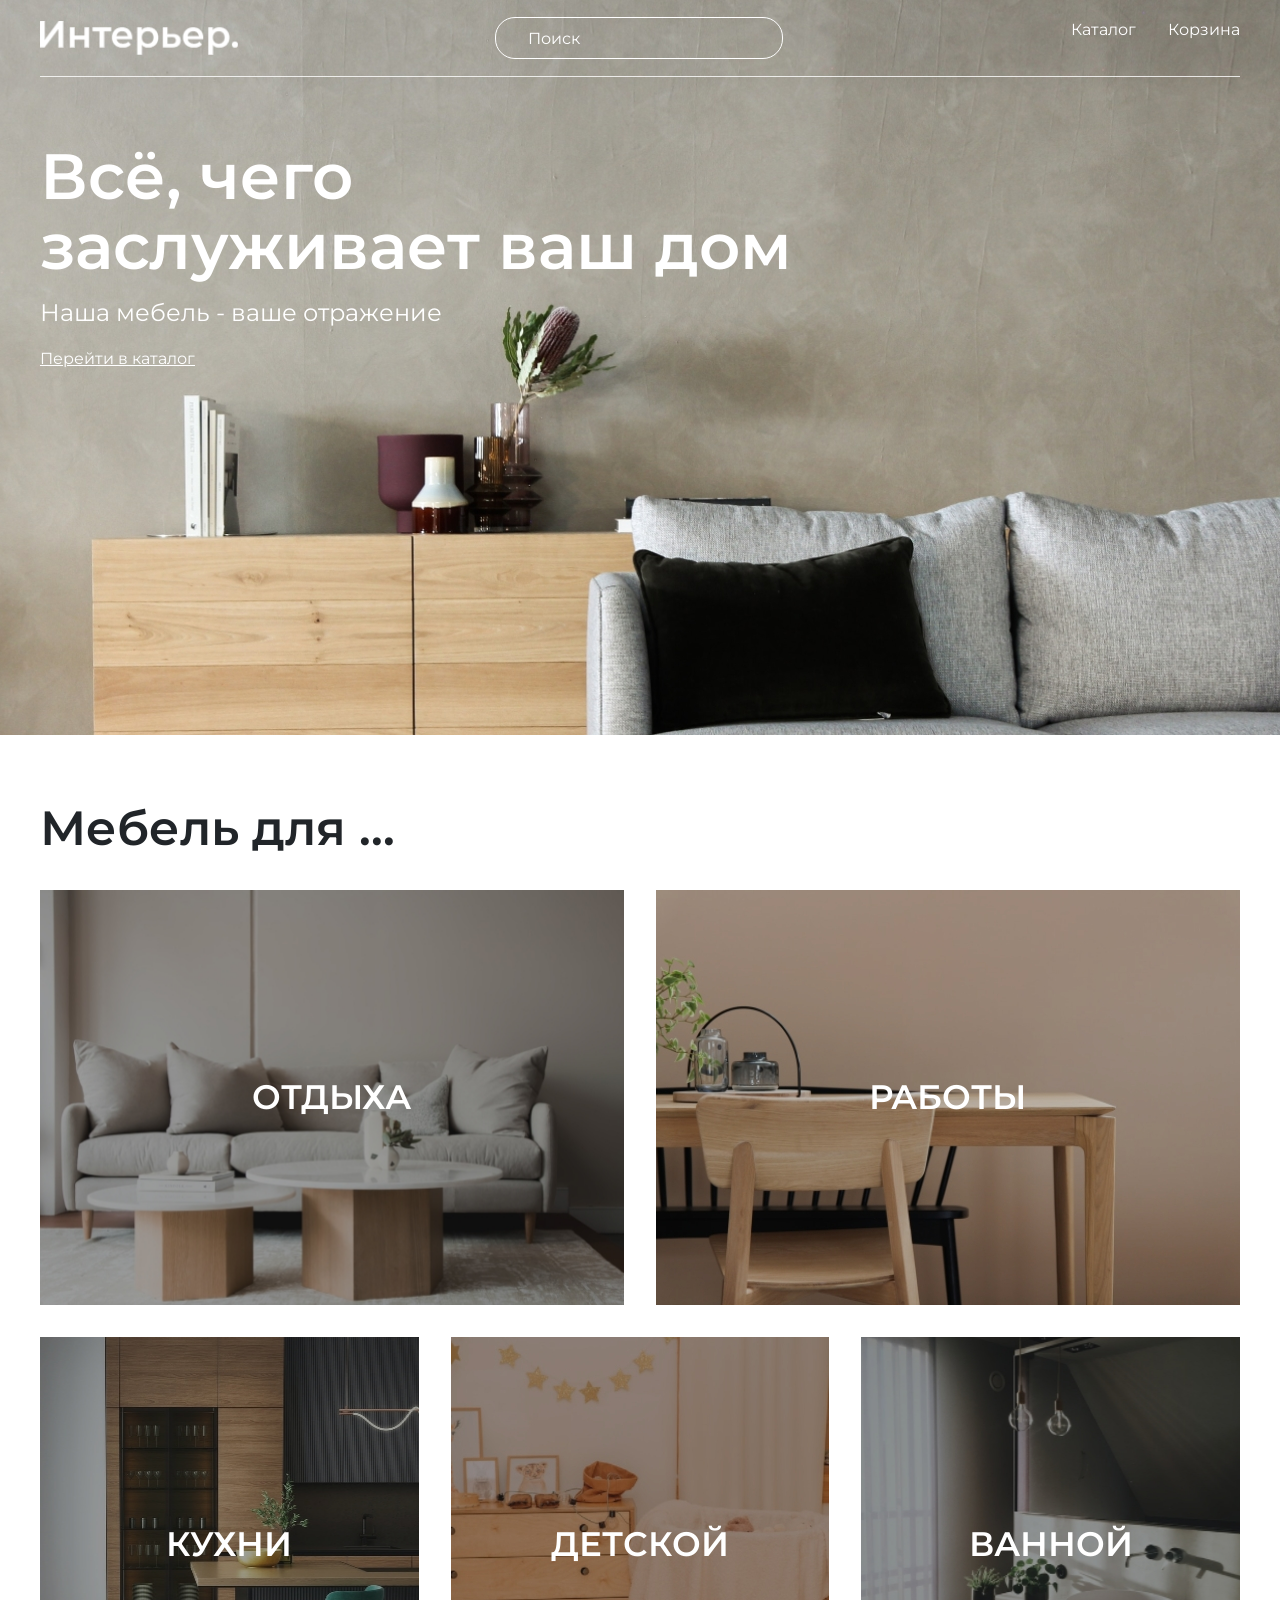
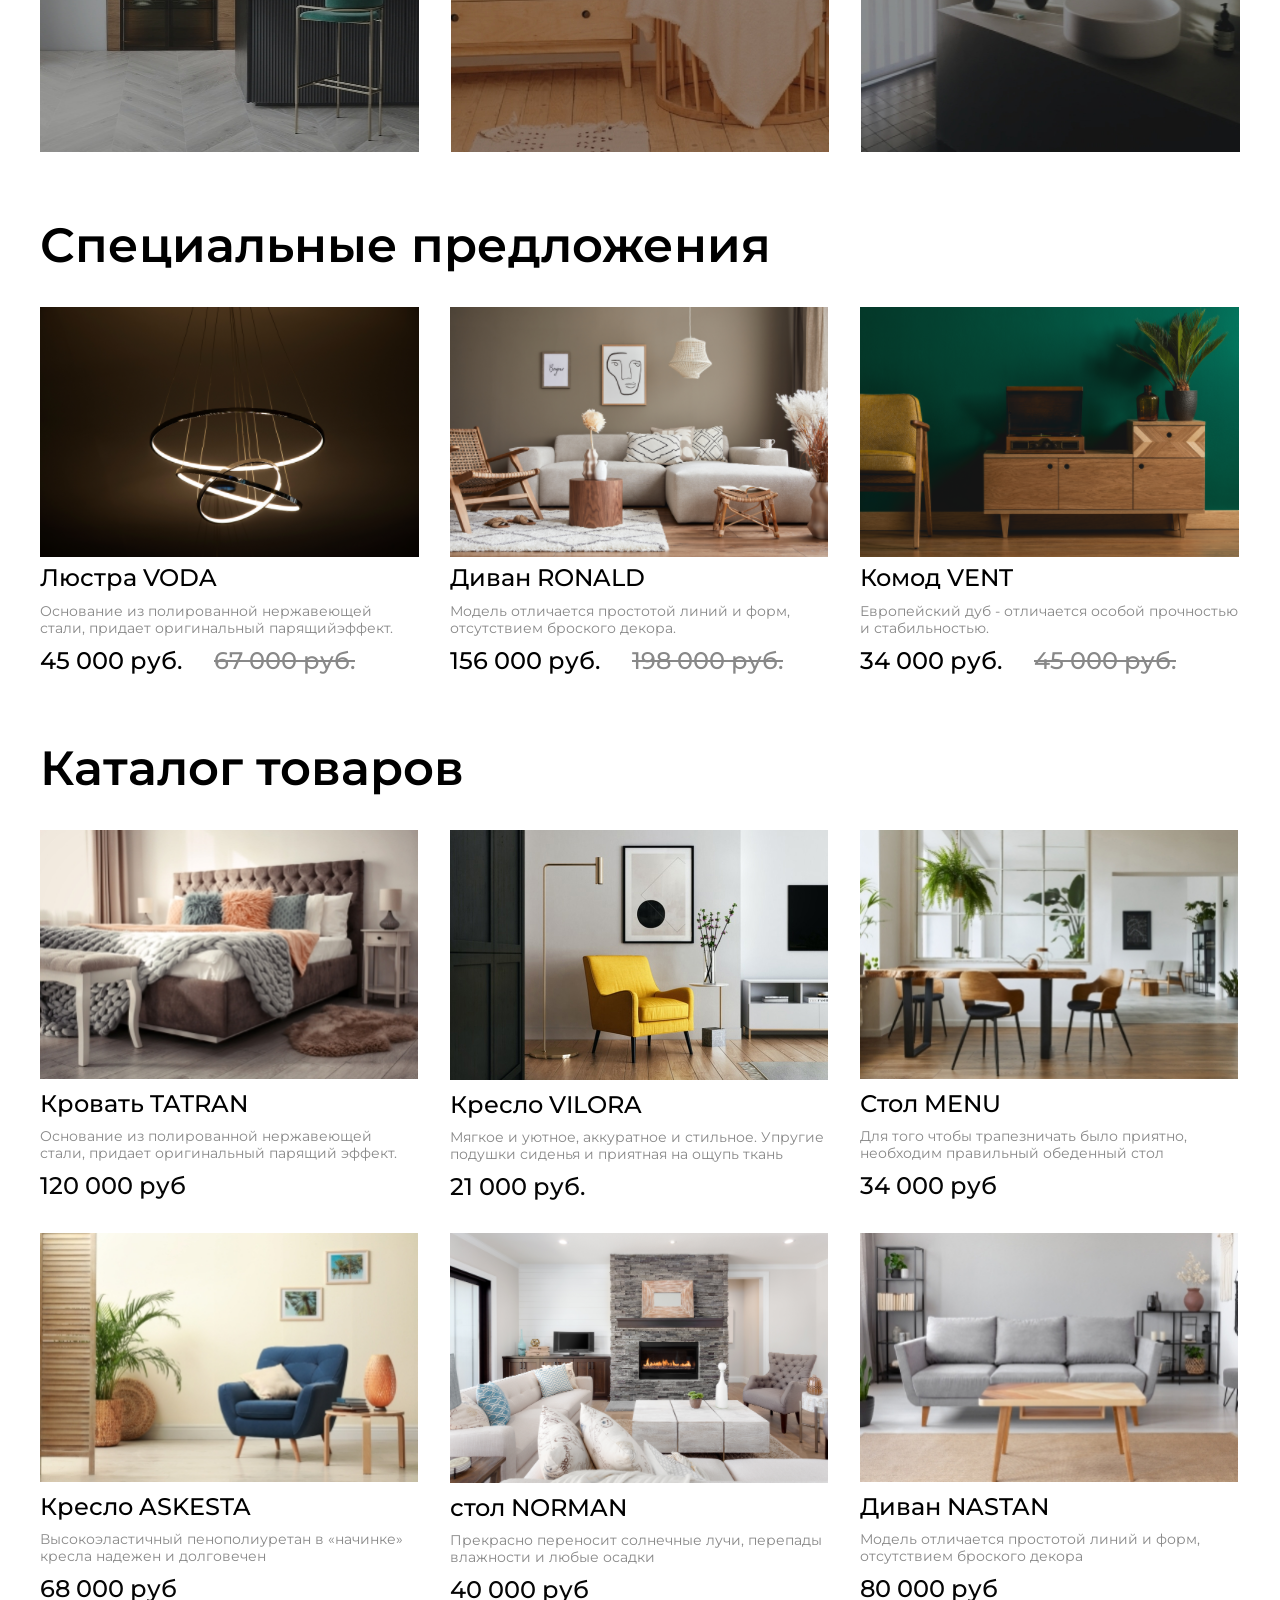
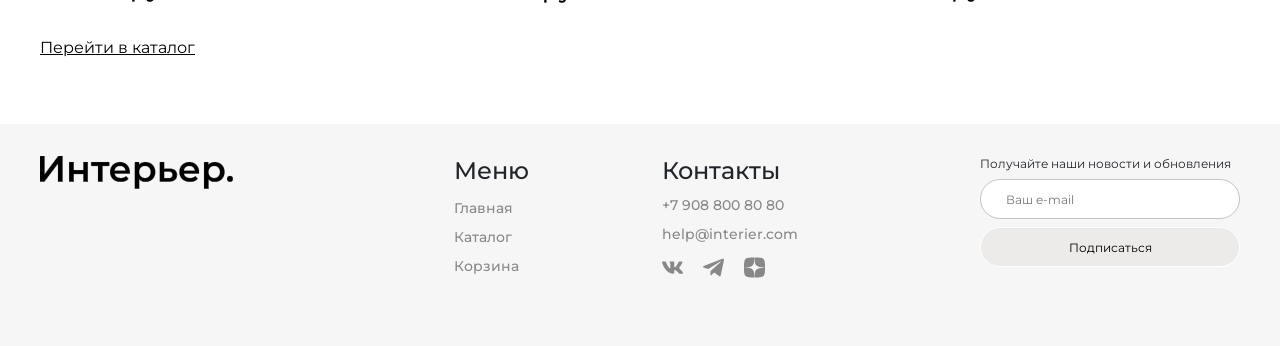
==== index.html @ 01473eeb "first commit" ====
<!DOCTYPE html>
<html lang="en">

<head>
    <meta charset="UTF-8">
    <meta http-equiv="X-UA-Compatible" content="IE=edge">
    <meta name="viewport" content="width=device-width, initial-scale=1.0">
    <link href="https://cdn.jsdelivr.net/npm/bootstrap@5.3.3/dist/css/bootstrap.min.css" rel="stylesheet">
    <link href="https://getbootstrap.com/docs/5.3/assets/css/docs.css" rel="stylesheet">
    <title>Document</title>
    <script src="https://cdn.jsdelivr.net/npm/bootstrap@5.3.3/dist/js/bootstrap.bundle.min.js"></script>
    <link rel="preconnect" href="https://fonts.googleapis.com">
    <link rel="preconnect" href="https://fonts.gstatic.com" crossorigin>
    <link href="https://fonts.googleapis.com/css2?family=Montserrat:ital,wght@0,100..900;1,100..900&display=swap"
        rel="stylesheet">
    <link rel="stylesheet" href="style.css">
</head>

<body>
    <div class="top center">
        <header class="top__header">
            <a class="top__header-logo" href="index.html"><img class="top__header-img" src="./img/Интерьер..png"
                    alt="logo"></a>
            <input class="top__header-enter" type="text" name="username" placeholder="Поиск">
            <nav>
                <ul class="top__header-list">
                    <li><a class="top__header-item" href="catalog.html">Каталог</a></li>
                    <li><a class="top__header-item" href="#show-form">Корзина</a></li>
                </ul>
            </nav>
            <div id="show-form" class="korzina__contents">
                <div class="korzina__items ">
                    <div class="korzina__lefts">
                        <img class="korzina__imgs" src="img/menu.jpeg" alt="menu">
                        <div class="korzina__infs">
                            <h4 class="korzina__container-beds">Стол MENU</h4>
                            <p class="korzina__container-budjets">34 000 руб</p>
                            <div class="korzina__link-boxs">
                                <a class="korzina__links" href="#">Избранные</a>
                                <a class="korzina__links" href="#">Удалить</a>
                            </div>
                        </div>
                    </div>
                    <input class="korzina__numbers" type="number" value="1" min="1">
                </div>
                <div class="korzina__items korzina__padding">
                    <div class="korzina__lefts">
                        <img class="korzina__imgs" src="img/nastan.jpeg" alt="nastan">
                        <div class="korzina__infs">
                            <h4 class="korzina__container-beds">Диван NASTAN</h4>
                            <p class=" korzina__container-budjets">80 000 руб</p>
                            <div class="korzina__link-boxs">
                                <a class="korzina__links" href="#">Избранные</a>
                                <a class="korzina__links" href="#">Удалить</a>
                            </div>
                        </div>
                    </div>
                    <input class="korzina__numbers" type="number" value="1" min="1">
                </div>
                <div class="korzina__itog korzina__itogs">
                    <p>Итого: 114 000 руб.</p>
                    <a class="korzina__buttons korzina__buttons-form" href="korzina.html">Оформить заказ</a>
                </div>
            </div>
            <div class="top__header-mobile">
                <a href=""><svg width="15.366211" height="15.360107" viewBox="0 0 15.3662 15.3601" fill="none"
                        xmlns="http://www.w3.org/2000/svg" xmlns:xlink="http://www.w3.org/1999/xlink">
                        <desc>
                        </desc>
                        <defs />
                        <path id="Vector"
                            d="M11.53 10.41C12.52 9.14 12.99 7.54 12.84 5.93C12.68 4.33 11.93 2.84 10.72 1.78C9.51 0.71 7.94 0.15 6.33 0.2C4.72 0.25 3.19 0.91 2.05 2.05C0.91 3.19 0.25 4.72 0.2 6.33C0.15 7.94 0.71 9.51 1.78 10.72C2.85 11.93 4.33 12.68 5.94 12.83C7.54 12.99 9.14 12.52 10.42 11.53L10.45 11.56L13.81 14.92C13.88 15 13.97 15.05 14.07 15.09C14.16 15.13 14.27 15.16 14.37 15.16C14.47 15.16 14.58 15.13 14.67 15.09C14.77 15.05 14.86 15 14.93 14.92C15 14.85 15.06 14.76 15.1 14.67C15.14 14.57 15.16 14.47 15.16 14.36C15.16 14.26 15.14 14.16 15.1 14.06C15.06 13.96 15 13.88 14.93 13.8L11.57 10.44C11.56 10.43 11.55 10.42 11.53 10.41ZM9.89 3.17C10.34 3.61 10.69 4.13 10.94 4.71C11.18 5.29 11.31 5.91 11.31 6.53C11.31 7.16 11.19 7.78 10.95 8.36C10.71 8.94 10.36 9.47 9.92 9.91C9.47 10.36 8.95 10.71 8.37 10.95C7.79 11.18 7.17 11.31 6.54 11.3C5.91 11.3 5.29 11.17 4.72 10.93C4.14 10.69 3.61 10.33 3.17 9.88C2.29 8.99 1.8 7.79 1.81 6.53C1.81 5.28 2.31 4.08 3.2 3.19C4.09 2.31 5.29 1.81 6.54 1.8C7.79 1.8 9 2.29 9.89 3.17Z"
                            fill="#FFFFFF" fill-opacity="1.000000" fill-rule="evenodd" />
                    </svg>
                </a>
                <a href="catalog.html"><svg width="19.199463" height="19.199951" viewBox="0 0 19.1995 19.2" fill="none"
                        xmlns="http://www.w3.org/2000/svg" xmlns:xlink="http://www.w3.org/1999/xlink">
                        <desc>
                        </desc>
                        <defs />
                        <rect width="4.571429" height="4.571429" fill="#FFFFFF" fill-opacity="1.000000" />
                        <rect y="7.314209" width="4.571429" height="4.571429" fill="#FFFFFF" fill-opacity="1.000000" />
                        <rect y="14.628540" width="4.571429" height="4.571428" fill="#FFFFFF" fill-opacity="1.000000" />
                        <rect x="7.313477" y="7.314209" width="4.571429" height="4.571429" fill="#FFFFFF"
                            fill-opacity="1.000000" />
                        <rect x="7.313477" y="14.628540" width="4.571429" height="4.571428" fill="#FFFFFF"
                            fill-opacity="1.000000" />
                        <rect x="7.313477" width="4.571429" height="4.571429" fill="#FFFFFF" fill-opacity="1.000000" />
                        <rect x="14.627930" y="7.314209" width="4.571428" height="4.571429" fill="#FFFFFF"
                            fill-opacity="1.000000" />
                        <rect x="14.627930" y="14.628540" width="4.571428" height="4.571428" fill="#FFFFFF"
                            fill-opacity="1.000000" />
                        <rect x="14.627930" width="4.571428" height="4.571429" fill="#FFFFFF" fill-opacity="1.000000" />
                    </svg>
                </a>

                <a href="korzina.html"><svg width="18.717285" height="16.666626" viewBox="0 0 18.7173 16.6666"
                        fill="none" xmlns="http://www.w3.org/2000/svg" xmlns:xlink="http://www.w3.org/1999/xlink">
                        <desc>
                            Created with Pixso.
                        </desc>
                        <defs />
                        <path
                            d="M11.45 16.66C12.01 16.66 12.54 16.44 12.93 16.05C13.32 15.66 13.54 15.13 13.54 14.58C13.54 14.03 13.32 13.5 12.93 13.11C12.54 12.71 12.01 12.5 11.45 12.5C10.9 12.5 10.37 12.71 9.98 13.11C9.59 13.5 9.37 14.03 9.37 14.58C9.37 15.13 9.59 15.66 9.98 16.05C10.37 16.44 10.9 16.66 11.45 16.66ZM4.16 16.66C4.71 16.66 5.24 16.44 5.63 16.05C6.03 15.66 6.24 15.13 6.24 14.58C6.24 14.03 6.03 13.5 5.63 13.11C5.24 12.71 4.71 12.5 4.16 12.5C3.61 12.5 3.08 12.71 2.69 13.11C2.3 13.5 2.08 14.03 2.08 14.58C2.08 15.13 2.3 15.66 2.69 16.05C3.08 16.44 3.61 16.66 4.16 16.66ZM17.74 2C18 1.99 18.25 1.88 18.43 1.69C18.61 1.51 18.71 1.26 18.71 1C18.71 0.74 18.61 0.49 18.43 0.3C18.25 0.11 18 0 17.74 0L16.54 0C15.6 0 14.79 0.65 14.59 1.56L13.28 7.44C13.08 8.36 12.27 9.01 11.33 9.01L3.5 9.01L2 3L11.73 3C11.99 2.99 12.23 2.88 12.41 2.69C12.59 2.5 12.69 2.26 12.69 2C12.69 1.74 12.59 1.49 12.41 1.31C12.23 1.12 11.99 1.01 11.73 1L2 1C1.69 1 1.39 1.07 1.12 1.2C0.85 1.33 0.61 1.53 0.42 1.77C0.23 2.01 0.1 2.29 0.04 2.58C-0.02 2.88 -0.02 3.19 0.06 3.49L1.56 9.5C1.67 9.93 1.92 10.31 2.27 10.59C2.62 10.86 3.05 11.01 3.5 11.01L11.33 11.01C12.24 11.01 13.12 10.7 13.83 10.13C14.54 9.56 15.04 8.77 15.24 7.88L16.54 2L17.74 2Z"
                            fill="#FFFFFF" fill-opacity="1.000000" fill-rule="nonzero" />
                    </svg>
                </a>
            </div>
        </header>
        <section class="top__content">
            <h1 class="top__content-title">Всё, чего<br> заслуживает ваш дом</h1>
            <p class="top__content-text">Наша мебель - ваше отражение</p>
            <a class="top__content-link" href="catalog.html">Перейти в каталог</a>
        </section>
    </div>
    <section class="furniture center">
        <h2 class="furniture-mebel">Мебель для ...</h2>
        <div class="furniture__product">
            <div class="furniture__product-item furniture__product-big furniture__product-1 ">ОТДЫХА</div>
            <div class="furniture__product-item furniture__product-big furniture__product-2 ">РАБОТЫ</div>
            <div class="furniture__product-item furniture__product-min furniture__product-3 ">КУХНИ</div>
            <div class="furniture__product-item furniture__product-min furniture__product-4 ">ДЕТСКОЙ</div>
            <div class="furniture__product-item furniture__product-min furniture__product-5 ">ВАННОЙ</div>
        </div>
    </section>
    <section class="specialoffers center">
        <h2 class="specialoffers-spec">Специальные предложения</h2>
        <div class="specialoffers__content">
            <div class="specialoffers__product">
                <div class="specialoffers__product-cart">
                    <img class="specialoffers__product-img" src="./img/voda.png" alt="voda">
                    <div class="specialoffers__product-icons">
                        <a href="#" class="specialoffers__product-icon"><img src="img/shopping-bag-line1.svg"
                                alt="heart"></a>
                        <a href="#" class="specialoffers__product-icon"><img src="img/basic_heart_outline.svg"
                                alt="block"></a>
                    </div>
                    <a href="catalog.html" class="specialoffers__product-title">Люстра VODA</a>
                    <p class="specialoffers__product-text">Основание из полированной нержавеющей стали, придает
                        оригинальный парящийэффект.</p>
                </div>
                <div class="specialoffers__product-box">
                    <span class="specialoffers__product-boxrub">45 000 руб.</span>
                    <span class="specialoffers__product-boxprice">67 000 руб.</span>
                </div>
            </div>
            <div class="specialoffers__product">
                <div class="">
                    <img class="specialoffers__product-img" src="./img/ronald.png" alt="ronald">    
                    <div class="specialoffers__product-icons">
                        <a href="#" class="specialoffers__product-icon"><img src="img/shopping-bag-line1.svg"
                                alt="heart"></a>
                        <a href="#" class="specialoffers__product-icon"><img src="img/basic_heart_outline.svg"
                                alt="block"></a>
                    </div>
                    <a href="catalog.html" class="specialoffers__product-title">Диван RONALD</a>
                    <p class="specialoffers__product-text">Модель отличается простотой линий и форм, отсутствием
                        броского
                        декора.</p>
                        
                </div>
                <div class="specialoffers__product-box">
                    <span class="specialoffers__product-boxrub">156 000 руб.</span>
                    <span class="specialoffers__product-boxprice">198 000 руб.</span>
                </div>
            </div>
            <div class="specialoffers__product">
                <div class="">
                    <img class="specialoffers__product-img" src="./img/vent.png" alt="vent"><a href="catalog.html"
                        class="specialoffers__product-title">Комод VENT</a>
                        <div class="specialoffers__product-icons">
                        <a href="#" class="specialoffers__product-icon"><img src="img/shopping-bag-line1.svg"
                                alt="heart"></a>
                        <a href="#" class="specialoffers__product-icon"><img src="img/basic_heart_outline.svg"
                                alt="block"></a>
                    </div>
                    <p class="specialoffers__product-text">Европейский дуб - отличается особой прочностью и
                        стабильностью.
                    </p>
                </div>
                <div class="specialoffers__product-box">
                    <span class="specialoffers__product-boxrub">34 000 руб.</span>
                    <span class="specialoffers__product-boxprice">45 000 руб.</span>
                </div>
            </div>
        </div>
    </section>
    <div class="cart center">
        <h2 class="cart__catalog">Каталог товаров</h2>
        <div class="cart__container">
            <article class="cart__container-product">
                <img class="cart__container-img" src="img/tatran.jpeg" alt="tatran">
                <h3 class="cart__container-bed">Кровать TATRAN</h3>
                <p class="cart__container-text">Основание из полированной нержавеющей стали, придает оригинальный
                    парящий
                    эффект.</p>
                <p class="cart__container-budjet">120 000 руб</p>
            </article>
            <article class="cart__container-product">
                <img class="cart__container-img" src="./images/product1.jpg" alt="Желтое кресло">
                <h3 class="cart__container-bed">Кресло VILORA</h3>
                <p class="cart__container-text">Мягкое и уютное, аккуратное и стильное. Упругие подушки сиденья и
                    приятная
                    на ощупь ткань</p>
                <p class="cart__container-budjet">21 000 руб.</p>
            </article>
            <article class="cart__container-product">
                <img class="cart__container-img" src="img/menu.jpeg" alt="menu">
                <h3 class="cart__container-bed">Стол MENU</h3>
                <p class="cart__container-text">Для того чтобы трапезничать было приятно, необходим правильный
                    обеденный стол</p>
                <p class="cart__container-budjet">34 000 руб</p>
            </article>
            <article class="cart__container-product">
                <img class="cart__container-img" src="img/askesta.jpeg" alt="menu">
                <h3 class="cart__container-bed">Кресло ASKESTA</h3>
                <p class="cart__container-text">Высокоэластичный пенополиуретан в «начинке» кресла надежен и
                    долговечен</p>
                <p class="cart__container-budjet">68 000 руб</p>
            </article>
            <article class="cart__container-product">
                <img class="cart__container-img" src="img/norman.png" alt="norman">
                <h3 class="cart__container-bed">стол NORMAN</h3>
                <p class="cart__container-text">Прекрасно переносит солнечные лучи, перепады влажности и любые осадки
                </p>
                <p class="cart__container-budjet">40 000 руб</p>
            </article>
            <article class="cart__container-product">
                <img class="cart__container-img" src="img/nastan.jpeg" alt="nastan">
                <h3 class="cart__container-bed">Диван NASTAN</h3>
                <p class="cart__container-text">Модель отличается простотой линий и форм, отсутствием броского декора
                </p>
                <p class="cart__container-budjet">80 000 руб</p>
            </article>
        </div>
        <div>
            <a class="cart__link-catalog" href="catalog.html">Перейти в каталог</a>
        </div>
    </div>
    <footer class="footer center">
        <img class="footer__logo" src="./img/Интерьер.footer.png" alt="Логотип">
        <div class="footer__content">
            <div class="footer__info">
                <div class="footer__menu">
                    <h4 class="footer__menu-title">Меню</h4>
                    <ul class="footer__menu-list">
                        <li class="footer__menu-item"> <a class="footer__menu-item" href="index.html">Главная </a> </li>
                        <li class="footer__menu-item"> <a class="footer__menu-item" href="catalog.html">Каталог </a>
                        </li>
                        <li class="footer__menu-item"> <a class="footer__menu-item" href="korzina.html">Корзина </a>
                        </li>
                    </ul>
                </div>

                <div class="footer__contacts">
                    <h4 class="footer__contacts-title">Контакты</h4>
                    <a href="index.html" class="footer__contacts-link">+7 908 800 80 80</a>
                    <a href="mailto:help@interier.com" class="footer__contacts-link">help@interier.com</a>
                    <div class="footer__social-icons">
                        <a class="footer__social-link" href="index.html"><img class="footer__social-icon" alt="vk"
                                src="images/vk.svg"></a>
                        <a class="footer__social-link" href="catalog.html"><img class="footer__social-icon" alt="tg"
                                src="images/telegram.svg"></a>
                        <a class="footer__social-link" href="korzina.html"><Img class="footer__social-icon" alt="dzen"
                                src="images/dzen.svg"></a>
                    </div>
                </div>
            </div>
            <form class="footer__form">
                <p class="footer__infa-text">Получайте наши новости и обновления</p>
                <input class="footer__mail-input" type="email" placeholder="Ваш e-mail">
                <button class="footer__button">Подписаться</button>
            </form>
        </div>
    </footer>
</body>

</html>
---- style.css ----
* {
  margin: 0%;
  padding: 0%;
  box-sizing: border-box;
}

p {
  margin-bottom: 0%;
}

.h1, .h2, .h3, .h4, .h5, .h6, h1, h2, h3, h4, h5, h6 {
  margin-bottom: 0%;
}

body {
  font-family: "Montserrat", serif;
  height: 100vh;
  font-size: 16px;
}

.button {
  border: 1px solid #000;
  border-radius: 20px;
  min-height: 40px;
  font: inherit;
  padding: 10px 23px;
  cursor: pointer;
  border: 1px solid rgb(4, 4, 4);
  background: #fff;
}

.center {
  padding-left: calc(50% - 600px);
  padding-right: calc(50% - 600px);
}

.container {
  padding-top: 40px;
  padding-bottom: 32px;
  display: flex;
  justify-content: flex-end;
}

input[type=radio] {
  display: none;
}

input[type=radio] + label {
  position: relative;
  padding-left: 25px;
  cursor: pointer;
}

input[type=radio] + label::before {
  content: "";
  position: absolute;
  left: 0;
  top: 50%;
  transform: translateY(-50%);
  width: 15px;
  height: 15px;
  border: 1.35px solid rgb(136, 136, 136);
  border-radius: 50%;
}

input[type=checkbox] {
  display: none;
}

input[type=checkbox] + label {
  position: relative;
  padding-left: 25px;
  cursor: pointer;
}

input[type=checkbox] + label::before {
  content: "";
  position: absolute;
  left: 0;
  top: 50%;
  transform: translateY(-50%);
  width: 15px;
  height: 15px;
  border-radius: 3px;
  outline: none;
  border: 1.34px solid rgb(136, 136, 136);
}

input[type=range] {
  width: 200px;
  -webkit-appearance: none;
  -moz-appearance: none;
  appearance: none;
}

input[type=range]::-webkit-slider-runnable-track {
  border-radius: 10px/100%;
  height: 0px;
  border: 1.3px solid #000;
  background-color: #000000;
}

input[type=range]::-webkit-slider-thumb {
  width: 8px;
  height: 8px;
  background: #000000;
  border: 1px solid #000000;
  border-radius: 50%;
  cursor: pointer;
  -webkit-appearance: none;
  margin-top: -4px;
}

input[type=range]::-moz-range-track {
  border-radius: 10px/100%;
  height: 5px;
  border: 1px solid #000;
  background-color: #fff;
}

input[type=range]::-moz-range-thumb {
  background: #ecf0f1;
  border: 1px solid #000;
  border-radius: 10px/100%;
  cursor: pointer;
}

.top {
  height: 735px;
  background-image: url(img/Rectangle\ 15.jpeg);
  background-repeat: no-repeat;
  background-size: cover;
  background-position: center;
}

.top__header {
  height: 77px;
  display: flex;
  flex-wrap: wrap;
  justify-content: space-between;
  align-items: center;
  background-color: transparent;
  border-bottom: 0.5px solid rgba(255, 255, 255, 0.8);
}

.top__header-img {
  width: 198px;
  color: rgb(250, 250, 250);
  font-size: 36px;
  font-weight: 600;
  line-height: 44px;
  text-align: left;
}

.top__header-enter {
  padding: 8px;
  border: 1px solid #ffffff;
  border-radius: 20px;
  font: inherit;
  width: 288px;
  height: 42px;
  color: rgb(255, 255, 255);
  font-size: 16px;
  font-weight: 400;
  line-height: 20px;
  text-align: left;
  background-color: transparent;
  flex: none;
  flex-grow: 0;
  outline: none;
  box-sizing: border-box;
  padding-left: 32px;
}

.top__header-enter:focus {
  transition: all 0.4s;
  border: 3px solid black;
}

.top__header-enter::-moz-placeholder {
  color: rgb(255, 255, 255);
}

.top__header-enter::placeholder {
  color: rgb(255, 255, 255);
}

.top__header-list {
  list-style-type: none;
  display: flex;
  flex-direction: row;
  justify-content: flex-start;
  align-items: flex-start;
  gap: 32px;
}

.korzina__contents {
  padding-left: 48px;
  padding-right: 48px;
  padding-bottom: 40px;
  padding-top: 40px;
  background-color: #ffffff;
  display: flex;
  justify-content: space-between;
  align-items: flex-start;
}

.korzina__items {
  display: flex;
  justify-content: space-between;
  align-items: flex-start;
}

.korzina__padding {
  padding-top: 24px;
}

.korzina__lefts {
  display: flex;
  gap: 32px;
}

.korzina__imgs {
  width: 144px;
  height: 144px;
}

.korzina__infs {
  display: flex;
  flex-direction: column;
  gap: 14px;
}

.korzina__container-beds {
  font-weight: 500;
  font-size: 24px;
  line-height: 29px;
  color: #000000;
}

.korzina__container-budjets {
  font-weight: 500;
  font-size: 16px;
  line-height: 20px;
  color: #050505;
}

.korzina__link-boxs {
  display: flex;
  justify-content: flex-start;
  align-items: flex-start;
  gap: 30px;
  padding-top: 54px;
}

.korzina__links {
  color: #000;
  font-size: 14px;
  font-weight: 400;
  line-height: 210%;
  text-align: center;
  text-decoration-line: underline;
}

.korzina__numbers {
  width: 71px;
  height: 51px;
  border-radius: 6px;
  background: rgb(247, 246, 246);
  box-sizing: border-box;
  color: rgb(0, 0, 0);
  font-size: 14px;
  font-family: Poppins;
  font-weight: 600;
  line-height: 210%;
  padding-left: 20px;
  background: rgb(247, 246, 246);
  outline: none;
  border: none;
}

.catalog__header-mobile {
  display: none;
}

.header__mobile {
  display: none;
}

.top__header-mobile {
  display: none;
}

.top__header-item {
  color: rgb(255, 255, 255);
  display: inline-block;
  text-decoration: none;
  transition: all 1s;
}

.top__header-item:hover {
  text-decoration: underline;
  color: #161616;
}

.top__content {
  font-style: normal;
  flex-wrap: wrap;
  display: flex;
  flex-direction: column;
}

.top__content-title {
  color: rgb(255, 255, 255);
  font-size: 64px;
  font-weight: 600;
  line-height: 70px;
  letter-spacing: 0%;
  text-align: left;
  padding-top: 64px;
  padding-bottom: 16px;
}

.top__content-text {
  font-style: normal;
  font-weight: normal;
  line-height: 32px;
  font-size: 24px;
  color: #ffffff;
}

.top__content-link {
  color: rgb(255, 255, 255);
  font-size: 16px;
  font-weight: 400;
  line-height: 60px;
  letter-spacing: 0%;
  text-align: left;
  text-decoration-line: underline;
  transition: all 1s;
  width: 160px;
}

.top__content-link:hover {
  color: rgb(136, 136, 136);
  transition: all 1s;
}

.furniture-mebel {
  font-weight: 600;
  font-size: 48px;
  line-height: 59px;
}

.furniture__product {
  display: grid;
  gap: 32px;
  grid-template-columns: repeat(12, 1fr);
}

.furniture__product-item {
  height: 415px;
  grid-column: span 4;
  color: rgb(255, 255, 255);
  font-size: 34px;
  font-weight: 600;
  line-height: 41px;
  display: flex;
  justify-content: center;
  align-items: center;
  background-size: cover;
}

.furniture__product-big {
  grid-column: span 6;
}

.furniture__product-1 {
  background-image: url(img/otdux.jpeg);
}

.furniture__product-2 {
  background-image: url(img/rabota.jpeg);
}

.furniture__product-3 {
  background-image: url(img/kuxnya.jpeg);
}

.furniture__product-4 {
  background-image: url(img/detskaya.jpeg);
}

.furniture__product-5 {
  background-image: url(img/vanna.jpeg);
}

.specialoffers-spec,
.furniture-mebel,
.cart__catalog {
  padding-bottom: 32px;
  padding-top: 64px;
}

.specialoffers-spec {
  display: flex;
  flex-direction: row;
  align-items: center;
  color: rgb(0, 0, 0);
  font-size: 48px;
  font-weight: 600;
  line-height: 59px;
  letter-spacing: 0%;
  text-align: left;
  gap: 32px;
}

.specialoffers__content,
.header__container {
  display: flex;
  flex-wrap: wrap;
  -moz-column-gap: 32px;
       column-gap: 32px;
  row-gap: 38px;
}

.specialoffers__product {
  position: relative;
  display: inline-block;
  width: 378px;
}

.specialoffers__product:hover .specialoffers__product-icons {
  opacity: 1;
}

.specialoffers__product-cart {
  position: relative;
  display: inline-block;
}

.specialoffers__product-cart:hover .specialoffers__product-icons {
  opacity: 1;
}

.specialoffers__product-img {
  color: rgb(0, 0, 0);
  font-size: 24px;
  font-weight: 500;
  line-height: 29px;
  letter-spacing: 0%;
  text-align: left;
  padding-bottom: 6px;
  text-decoration: none;
}

.specialoffers__product-icon img {
  transition: transform 0.3s ease;
}

.specialoffers__product-icon:hover img {
  transform: scale(1.2);
}

.specialoffers__product-icons {
  display: flex;
  position: absolute;
  top: 10px;
  right: 12px;
  gap: 20px;
  opacity: 0;
  transition: opacity 0.3s ease;
}

.specialoffers__product-icon:hover {
  filter: brightness(2);
}

.specialoffers__product-title {
  width: 177px;
  height: 29px;
  color: rgb(0, 0, 0);
  font-family: Montserrat;
  font-size: 24px;
  font-weight: 500;
  line-height: 29px;
  letter-spacing: 0%;
  text-align: left;
  text-decoration: none;
}

.specialoffers__product-title:hover {
  color: #afafaf;
}

.specialoffers__product-text {
  color: rgb(136, 136, 136);
  font-family: Montserrat;
  font-size: 14px;
  font-weight: 400;
  line-height: 17px;
  letter-spacing: 0%;
  margin-top: 10px;
  margin-bottom: 9px;
}

.specialoffers__product-box {
  display: flex;
  gap: 32px;
}

.specialoffers__product-boxrub {
  font-weight: 500;
  font-size: 24px;
  line-height: 29px;
  color: #000000;
}

.specialoffers__product-boxprice {
  text-decoration: line-through;
  color: #888888;
  font-weight: 500;
  font-size: 24px;
  line-height: 29px;
}

.characteristic {
  display: flex;
  justify-content: space-between;
  padding-top: 40px;
  padding-bottom: 36px;
}

.characteristic__definition {
  display: flex;
  height: 32px;
  gap: 10px;
}

.characteristic__definition-home {
  color: rgb(0, 0, 0);
  font-size: 16px;
  font-weight: 400;
  line-height: 32px;
  letter-spacing: 0%;
  text-align: left;
  text-decoration: none;
}

.characteristic__definition-fraction {
  color: rgb(0, 0, 0);
  font-size: 16px;
  font-weight: 400;
  line-height: 32px;
}

.characteristic__definition-cat {
  color: rgb(0, 0, 0);
  font-size: 16px;
  font-weight: 400;
  line-height: 32px;
  letter-spacing: 0%;
  text-align: left;
  text-decoration: none;
}

.characteristic__setting-arrow {
  appearance: none;
  -webkit-appearance: none;
  -moz-appearance: none;
  border: 1px solid rgb(196, 196, 196);
  border-radius: 20px;
  background-color: transparent;
  padding: 10px 23px;
  width: 227px;
  height: 40px;
  font-family: montserrat;
  font-size: 16px;
  color: rgb(0, 0, 0);
  outline: none;
  background-image: url("img.catalog/arrow.svg");
  background-repeat: no-repeat;
  background-position: right 22px center;
  box-shadow: 0 0 0 1px rgb(196, 196, 196);
  border: none;
}

.filtering__button-fil {
  display: flex;
  gap: 20px;
}

.filtering__button-wrapper {
  position: relative;
  width: 100%;
  display: flex;
  justify-content: flex-end;
}

.filtering-button {
  display: flex;
  font-family: montserrat;
  font-size: 16px;
  font-weight: 500;
  line-height: 20px;
  text-align: start;
  width: 182px;
  border-color: #C4C4C4;
  background-image: url("img.catalog/arrow.svg");
  background-repeat: no-repeat;
  background-position: right 22px center;
}

.filtering-form.show {
  display: block;
}

.filtering-form {
  position: absolute;
  top: calc(100% + 14px);
  display: flex;
  flex-direction: column;
  align-items: start;
  gap: 36px;
  background-color: #fff;
  box-shadow: 0px 4px 67px -12px rgba(0, 0, 0, 0.32);
  padding: 40px 48px;
  justify-content: flex-start;
  z-index: 1;
}

.filtering-form__content-wrapper {
  display: flex;
  flex-direction: column;
  flex-wrap: wrap;
  gap: 32px 65px;
  max-height: 548px;
  min-width: 540px;
}

.filtering-form__fieldset {
  display: flex;
  flex-direction: column;
  gap: 16px;
  padding: 0;
  border: none;
}

.filtering-form__fieldset--type {
  padding-right: 40px;
}

.filtering-form__legend {
  margin-bottom: 16px;
  color: rgb(5, 5, 5);
  font-family: Montserrat;
  font-size: 16px;
  font-weight: 500;
  line-height: 20px;
}

.filtering-form__button {
  align-self: flex-end;
  max-width: 190px;
  width: 100%;
  color: rgb(0, 0, 0);
  font-size: 16px;
  font-weight: 400;
  line-height: 20px;
}

.filtering-form__button:hover {
  background: #000;
  color: #fff;
  transition: all 1s;
}

.radio {
  display: flex;
  align-items: center;
  gap: 10px;
  color: rgb(0, 0, 0);
}

.radio_input {
  display: none;
}

.radio__label {
  display: flex;
  align-items: center;
  cursor: pointer;
  position: relative;
  padding-left: 30px;
  color: rgb(0, 0, 0);
  font-size: 14px;
  font-weight: 400;
  line-height: 17px;
}

.radio__label::before {
  content: "";
  width: 14px;
  height: 14px;
  border: 1px solid #888888;
  border-radius: 50px;
  position: absolute;
  left: 0;
  background-color: #fff;
}

.radio__input:checked + .radio__label::before {
  border-color: #000;
  background-image: url(img.catalog/Vector\ 1.svg);
  background-repeat: no-repeat;
  background-position: center;
}

.range {
  display: flex;
  flex-direction: column;
  gap: 14px;
}

.range__input {
  width: 190px;
  height: 10px;
  overflow: hidden;
  outline: none;
}

.range__input,
.range__input::-webkit-slider-runnable-track,
.range__input::-webkit-slider-thumb {
  -webkit-appearance: none;
  background: none;
}

.range__input::-webkit-slider-runnable-track {
  width: 200px;
  height: 1px;
  background: #000;
}

.range__input:nth-child(2)::-webkit-slider-runnable-track {
  background: none;
}

.range__input::-webkit-slider-thumb {
  position: relative;
  width: 8px;
  height: 8px;
  margin-top: -4px;
  background: #000;
  border: 1px solid #000;
  cursor: pointer;
  z-index: 1;
}

.range__input::-webkit-slider-thumb:active {
  cursor: grabbing;
}

.range__input:nth-child(1)::-webkit-slider-thumb {
  z-index: 2;
}

.range__slider {
  font-family: sans-serif;
  font-size: 14px;
  position: relative;
  height: 20px;
  width: 210px;
  display: inline-block;
  margin-top: -5px;
}

.range__slider input {
  position: absolute;
}

.range__label {
  color: rgb(0, 0, 0);
  font-size: 14px;
  font-weight: 400;
  line-height: 17px;
}

.color-options {
  display: flex;
  flex-wrap: wrap;
  max-width: 190px;
  gap: 14px;
}

.color-options__checkbox {
  width: 15px;
  height: 15px;
}

.checkbox {
  width: 15px;
  height: 15px;
  display: flex;
  align-items: center;
  gap: 10px;
  position: relative;
}

.checkbox__input {
  display: none;
}

.checkbox__label {
  display: flex;
  align-items: center;
  cursor: pointer;
  padding-left: 30px;
  font-size: 14px;
  white-space: nowrap;
}

.checkbox__label::before {
  content: "";
  display: inline-block;
  width: 14px;
  height: 14px;
  border: 1px solid #888888;
  position: absolute;
  left: 0;
  background-color: #fff;
}

.checkbox__input:checked + .checkbox__label::before {
  background-image: url(img.catalog/Vector\ 1.svg);
  background-repeat: no-repeat;
  background-position: center;
  border-color: #000;
}

.checkbox__label--white::before {
  background-color: #fff;
  border-color: #fff;
}

.checkbox__label--black::before {
  background-color: #000;
  border-color: #000;
}

.checkbox__label--gray::before {
  background-color: #737373;
  border-color: #737373;
}

.checkbox__label--red::before {
  background-color: #f00;
  border-color: #f00;
}

.checkbox__label--orange::before {
  background-color: #ff4500;
  border-color: #ff4500;
}

.checkbox__label--yellow::before {
  background-color: #ff0;
  border-color: #ff0;
}

.checkbox__label--green::before {
  background-color: #008000;
  border-color: #008000;
}

.checkbox__label--teal::before {
  background-color: #40e0d0;
  border-color: #40e0d0;
}

.checkbox__label--blue::before {
  background-color: #009fe3;
  border-color: #009fe3;
}

.checkbox__label--blues::before {
  background-color: #00f;
  border-color: #00f;
}

.checkbox__label--purple::before {
  background-color: #800080;
  border-color: #800080;
}

.checkbox__label--violet::before {
  background-color: #8a2be2;
  border-color: #8a2be2;
}

.checkbox__label--lavender::before {
  background-color: #d89aff;
  border-color: #d89aff;
}

.checkbox__label--pink::before {
  background-color: #ff1493;
  border-color: #ff1493;
}

.checkbox__input:checked + .checkbox__label--black::before,
.checkbox__input:checked + .checkbox__label--blue::before,
.checkbox__input:checked + .checkbox__label--purple::before {
  background-image: url(img.catalog/Vector\ 1.svg);
}

.checkbox__input:checked + .checkbox__label--white::before,
.checkbox__input:checked + .checkbox__label--gray::before,
.checkbox__input:checked + .checkbox__label--red::before,
.checkbox__input:checked + .checkbox__label--orange::before,
.checkbox__input:checked + .checkbox__label--yellow::before,
.checkbox__input:checked + .checkbox__label--green::before,
.checkbox__input:checked + .checkbox__label--teal::before,
.checkbox__input:checked + .checkbox__label--blue::before,
.checkbox__input:checked + .checkbox__label--blues::before,
.checkbox__input:checked + .checkbox__label--purple::before,
.checkbox__input:checked + .checkbox__label--violet::before,
.checkbox__input:checked + .checkbox__label--lavender::before,
.checkbox__input:checked + .checkbox__label--pink::before {
  background-image: url(img.catalog/Vector\ 1.svg);
  background-repeat: no-repeat;
  background-position: center;
  border-color: #000000;
}

.checkbox__input:checked + .checkbox__label--black::before {
  background-image: url(img.catalog/Vector\ 1.svg);
  background-repeat: no-repeat;
  background-position: center;
  border-color: #000000;
}

.characteristic__setting-popularity {
  width: 227px;
  height: 40px;
}

.characteristic__setting-select {
  appearance: none;
  -webkit-appearance: none;
  -moz-appearance: none;
  border: 1px solid rgb(196, 196, 196);
  border-radius: 20px;
  background-color: transparent;
  padding: 10px 23px;
  font-family: Montserrat;
  font-size: 16px;
  font-weight: 400;
  line-height: 20px;
  color: rgb(0, 0, 0);
  outline: none;
  background-image: url("img.catalog/arrow.svg");
  background-repeat: no-repeat;
  background-position: right 22px center;
  box-shadow: 0 0 0 1px rgb(196, 196, 196);
  border: none;
}

.characteristic__setting-popul {
  width: 148px;
  height: 20px;
  color: rgb(0, 0, 0);
  font-size: 16px;
  font-weight: 400;
  line-height: 20px;
  letter-spacing: 0%;
  text-align: left;
}

.characteristic__setting__popularity-arrow {
  width: 24px;
  height: 20px;
  border-radius: 15px;
}

.characteristic__setting__popularity-arrow:hover {
  background: #C4C4C4;
  transform: rotate(-180deg);
}

.cart {
  display: flex;
  flex-wrap: wrap;
}
.cart__container {
  display: flex;
  flex-wrap: wrap;
  -moz-column-gap: 32px;
       column-gap: 32px;
  row-gap: 32px;
  margin-bottom: 32px;
}
.cart__containers {
  row-gap: 48px;
}
.cart__container-many {
  display: flex;
  flex-wrap: wrap;
  gap: 32px;
}
.cart__container-price {
  text-decoration: line-through;
  color: #888888;
  font-weight: 500;
  font-size: 24px;
  line-height: 29px;
}
.cart__catalog {
  color: rgb(0, 0, 0);
  font-size: 48px;
  font-weight: 600;
  line-height: 59px;
  letter-spacing: 0%;
  text-align: center;
}
.cart__container-product {
  position: relative;
  display: inline-block;
  flex-direction: column;
  width: 378px;
}
.cart__container-main {
  display: block;
  width: 100%;
  height: auto;
}
.cart__container-product:hover .cart__container-icons {
  opacity: 1;
}
.cart__container-icons {
  position: absolute;
  top: 10px;
  right: 12px;
  gap: 20px;
  display: flex;
  opacity: 0;
  transition: opacity 0.3s ease;
}
.cart__container-icon img {
  transition: transform 0.3s ease;
}
.cart__container-icon:hover img {
  transform: scale(1.2);
}
.cart__container-img {
  display: flex;
  width: 378px;
}
.cart__container-bed {
  font-weight: 500;
  font-size: 24px;
  line-height: 29px;
  color: #000000;
  padding-top: 10px;
}
.cart__container-budjet {
  font-weight: 500;
  font-size: 24px;
  line-height: 29px;
  color: #050505;
}
.cart__container-text {
  color: rgb(136, 136, 136);
  font-family: Montserrat;
  font-size: 14px;
  font-weight: 400;
  line-height: 17px;
  letter-spacing: 0%;
  margin-top: 10px;
  margin-bottom: 9px;
}
.cart__link-catalog {
  color: rgb(0, 0, 0);
  font-size: 16px;
  font-weight: 400;
  line-height: 24px;
  letter-spacing: 0%;
  text-align: left;
  transition: all 1s;
  text-decoration-line: underline;
}
.cart__link-catalog:hover {
  color: rgb(136, 136, 136);
  text-decoration: underline;
}

.header {
  height: 400px;
  background-image: url(img.korzina/korzina.jpeg);
  background-size: cover;
  background-position: center;
  background-repeat: no-repeat;
  gap: 0px;
  opacity: 0px;
}
.header-header {
  height: 76px;
  display: flex;
  flex-wrap: wrap;
  justify-content: space-between;
  align-items: center;
  align-content: center;
  background-color: transparent;
  border-bottom: 0.5px solid rgba(255, 255, 255, 0.8);
}
.header-logo {
  color: rgb(250, 250, 250);
  font-size: 36px;
  font-weight: 600;
  line-height: 44px;
  text-align: left;
}
.header-enter {
  padding: 8px;
  border: 1px solid #ffffff;
  border-radius: 20px;
  font: inherit;
  width: 288px;
  height: 42px;
  color: rgb(255, 255, 255);
  font-size: 16px;
  font-weight: 400;
  line-height: 20px;
  text-align: left;
  background-color: transparent;
  flex: none;
  flex-grow: 0;
  outline: none;
  box-sizing: border-box;
  padding-left: 32px;
}
.header-enter::-moz-placeholder {
  color: rgb(255, 255, 255);
}
.header-enter::placeholder {
  color: rgb(255, 255, 255);
}
.header-enter:focus {
  border: 3px solid black;
  transition: all 1s;
}
.header__list {
  list-style-type: none;
  display: flex;
  flex-direction: row;
  justify-content: flex-start;
  align-items: flex-start;
  gap: 32px;
}
.header-item {
  color: rgb(255, 255, 255);
  display: inline-block;
  text-decoration: none;
}
.header-item:hover {
  color: #000;
  text-decoration: underline;
  transition: all 1s;
}
.header-text {
  font-style: normal;
}
.header-title {
  color: rgb(255, 255, 255);
  font-size: 64px;
  font-weight: 600;
  line-height: 70px;
  letter-spacing: 0%;
  text-align: left;
  padding-top: 127px;
}

.korzina {
  display: grid;
  grid-template-columns: repeat(12, 1fr);
  gap: 32px;
  margin-top: 64px;
}
.korzina__form {
  background: #f7f6f6;
  border-radius: 20px;
  grid-column: span 4;
  height: 556px;
}
.korzina__form-box {
  display: flex;
  justify-content: center;
}
.korzina__order {
  color: rgb(0, 0, 0);
  font-size: 24px;
  font-weight: 700;
  line-height: 29px;
  letter-spacing: 0px;
  text-align: center;
  padding-top: 42px;
}
.korzina__anketa {
  padding-top: 35px;
  display: flex;
  flex-direction: column;
}
.korzina__placeholder {
  display: flex;
  flex-direction: column;
  padding-left: 27px;
  padding-right: 28px;
  gap: 41px;
}
.korzina__fio {
  background: #f7f6f6;
  padding: 0px;
  border: none;
  outline: none;
  color: rgb(0, 0, 0);
  font-size: 14px;
  font-weight: 400;
  line-height: 17px;
  border-bottom: 1px solid rgb(202, 205, 216);
  font-family: Montserrat;
}
.korzina__fio::-moz-placeholder {
  color: #000000;
  width: 288px;
}
.korzina__fio::placeholder {
  color: #000000;
  width: 288px;
}
.korzina__mobile {
  font-family: Montserrat;
  background: #f7f6f6;
  padding: 0px;
  border: none;
  outline: none;
  font-size: 14px;
  font-weight: 400;
  line-height: 17px;
  border-bottom: 1px solid rgb(202, 205, 216);
}
.korzina__mobile::-moz-placeholder {
  color: #000;
}
.korzina__mobile::placeholder {
  color: #000;
}
.korzina__id {
  font-family: Montserrat;
  padding: 0px;
  border: none;
  outline: none;
  background: #f7f6f6;
  color: rgb(0, 0, 0);
  font-size: 14px;
  font-weight: 400;
  line-height: 17px;
  border-bottom: 1px solid rgb(202, 205, 216);
}
.korzina__id::-moz-placeholder {
  color: #000;
}
.korzina__id::placeholder {
  color: #000;
}
.korzina__contents {
  padding-left: 48px;
  padding-right: 48px;
  padding-bottom: 40px;
  padding-top: 40px;
  background-color: #ffffff;
  display: none;
}
.korzina__content {
  grid-column: span 8;
}
.korzina__contents:target {
  display: block;
  border: 1px solid #000;
  position: absolute;
  top: 66px;
  right: 120px;
}
.korzina__itog {
  color: rgb(0, 0, 0);
  font-family: Montserrat;
  font-size: 24px;
  font-weight: 500;
  line-height: 29px;
  padding-top: 64px;
  display: flex;
  justify-content: center;
}
.korzina__itogs {
  padding-top: 24px;
  justify-content: flex-start;
}
.korzina__formzak {
  background-color: 1px Inside rgb(0, 0, 0);
  height: 41px;
  box-sizing: border-box;
  border: 1px solid rgb(4, 4, 4);
  border-radius: 20px;
  margin-top: 18px;
  display: flex;
  justify-content: center;
  align-items: center;
  font-family: Montserrat;
  font-size: 16px;
  font-weight: 400;
  line-height: 20px;
  cursor: pointer;
  margin-left: 26px;
  margin-right: 26px;
}
.korzina__formzak:hover {
  transition: all 1s;
  background-color: rgb(4, 4, 4);
  color: #ffffff;
}
.korzina__name-box {
  display: flex;
  justify-content: space-between;
  padding-bottom: 14px;
}
.korzina__name-price {
  color: rgb(0, 0, 0);
  font-size: 16px;
  font-weight: 400;
  line-height: 20px;
  letter-spacing: 0px;
  text-align: left;
}
.korzina__item {
  border-top: 0.5px solid #CACDD8;
  padding-top: 25px;
  padding-bottom: 32px;
  display: flex;
  justify-content: space-between;
  align-items: flex-start;
}
.korzina__left {
  display: flex;
  gap: 32px;
}
.korzina__img {
  width: 173px;
  height: 173px;
}
.korzina__info {
  width: 276px;
  display: flex;
  flex-direction: column;
  gap: 14px;
}
.korzina__container-bed {
  font-weight: 500;
  font-size: 24px;
  line-height: 29px;
  color: #000000;
}
.korzina__container-budjet {
  font-weight: 500;
  font-size: 16px;
  line-height: 20px;
  color: #050505;
}
.korzina__container-text {
  color: rgb(136, 136, 136);
  font-size: 14px;
  font-weight: 400;
  line-height: 17px;
  letter-spacing: 0%;
}
.korzina__link-box {
  display: flex;
  justify-content: flex-start;
  align-items: flex-start;
  gap: 30px;
}
.korzina__link {
  color: #000;
  font-size: 14px;
  font-weight: 400;
  line-height: 210%;
  text-align: center;
  text-decoration-line: underline;
}
.korzina__link:hover {
  color: rgb(136, 136, 136);
  transition: all 0.7s;
}
.korzina__number {
  width: 71px;
  height: 51px;
  border-radius: 6px;
  background: rgb(247, 246, 246);
  box-sizing: border-box;
  color: rgb(0, 0, 0);
  font-size: 14px;
  font-family: Poppins;
  font-weight: 600;
  line-height: 210%;
  padding-left: 20px;
  background: rgb(247, 246, 246);
  outline: none;
  border: none;
}
.korzina__button-box {
  display: flex;
  gap: 7px;
  padding-top: 18px;
}
.korzina__button {
  width: 200px;
  font-family: Montserrat;
  font-size: 14px;
  font-weight: 400;
  line-height: 17px;
  border-radius: 50px;
  border: 1px solid rgb(0, 0, 0);
  width: 200px;
  height: 37px;
  box-sizing: border-box;
  color: rgb(0, 0, 0);
  background: rgb(255, 255, 255);
  cursor: pointer;
}
.korzina__button:hover {
  width: 220px;
  transition: all 1s;
}
.korzina__buttons:hover {
  width: 220px;
  transition: all 1s;
  color: #fff;
  background: #000;
}
.korzina__buttons {
  display: flex;
  justify-content: center;
  align-items: center;
  font-family: Montserrat;
  font-size: 14px;
  font-weight: 400;
  line-height: 17px;
  border-radius: 50px;
  border: 1px solid rgb(0, 0, 0);
  width: 200px;
  height: 37px;
  box-sizing: border-box;
  color: #000000;
  background: #fff;
  cursor: pointer;
  text-decoration: none;
}
.korzina__buttons-form {
  margin-left: 48px;
  width: 207px;
}

.korzina__container-product {
  color: rgb(0, 0, 0);
  font-size: 16px;
  font-weight: 400;
  line-height: 20px;
  letter-spacing: 0px;
  text-align: left;
}

.catalog {
  height: 400px;
  background-image: url(img/catalog.jpeg);
  background-size: cover;
  background-position: center;
  gap: 0px;
  opacity: 0px;
}
.catalog .catalog__header {
  height: 76px;
  display: flex;
  flex-wrap: wrap;
  justify-content: space-between;
  align-items: center;
  align-content: center;
  background-color: transparent;
  border-bottom: 0.5px solid rgba(255, 255, 255, 0.8);
}
.catalog .catalog__header-logo {
  color: rgb(250, 250, 250);
  font-size: 36px;
  font-weight: 600;
  line-height: 44px;
  text-align: left;
}
.catalog .catalog__header-enter {
  padding-left: 32px;
  border: 1px solid #ffffff;
  border-radius: 20px;
  font: inherit;
  width: 288px;
  height: 41px;
  color: rgb(255, 255, 255);
  font-size: 16px;
  font-weight: 400;
  line-height: 20px;
  text-align: left;
  background-color: transparent;
  flex: none;
  flex-grow: 0;
  outline: none;
}
.catalog .catalog__header-enter::-moz-placeholder {
  color: rgb(255, 255, 255);
}
.catalog .catalog__header-enter::placeholder {
  color: rgb(255, 255, 255);
}
.catalog .catalog__header-enter:focus {
  border: 3px solid black;
  transition: all 1s;
}
.catalog .catalog__header-list {
  list-style-type: none;
  display: flex;
  flex-direction: row;
  justify-content: flex-start;
  align-items: flex-start;
  gap: 32px;
}
.catalog .catalog__header-item {
  color: rgb(255, 255, 255);
  display: inline-block;
  text-decoration: none;
}
.catalog .catalog__header-item:hover {
  color: black;
  text-decoration: underline;
  transition: all 0.7s;
}
.catalog .catalog__content {
  font-style: normal;
}
.catalog .catalog__content-title {
  color: rgb(255, 255, 255);
  font-size: 64px;
  font-weight: 600;
  line-height: 70px;
  letter-spacing: 0%;
  text-align: left;
  padding-top: 144px;
}

.footer {
  background-color: rgb(247, 246, 246);
  padding-top: 32px;
  padding-bottom: 59px;
  display: flex;
  flex-wrap: wrap;
  justify-content: space-between;
  align-items: flex-start;
  margin-top: 64px;
  width: 100%;
}
.footer__logo {
  color: rgb(0, 0, 0);
  font-family: Montserrat;
  font-size: 36px;
  font-weight: 600;
  line-height: 44px;
  text-align: left;
}
.footer__content {
  display: flex;
  gap: 179px;
  align-items: flex-start;
  justify-content: space-between;
}
.footer__info {
  display: flex;
  gap: 130px;
  align-items: flex-start;
}
.footer__menu {
  display: flex;
  flex-direction: column;
  align-items: flex-start;
  width: 78px;
}
.footer__menu-title {
  font-weight: 500;
  font-size: 24px;
  line-height: 29px;
  margin-bottom: 15px;
}
.footer__menu-list {
  list-style-type: none;
  padding: 0;
  margin: 0;
}
.footer__menu-item {
  font-weight: 500;
  font-size: 14px;
  line-height: 17px;
  color: #888888;
  text-decoration: none;
  margin-bottom: 12px;
}
.footer__contacts {
  display: flex;
  flex-direction: column;
  align-items: flex-start;
  width: 139px;
}
.footer__contacts-title {
  font-weight: 500;
  font-size: 24px;
  line-height: 29px;
  margin-bottom: 12px;
}
.footer__contacts-link {
  font-weight: 500;
  font-size: 14px;
  line-height: 17px;
  color: #888888;
  text-decoration: none;
  margin-bottom: 12px;
}
.footer__social-link {
  flex-direction: row;
  gap: 16px;
}
.footer__social-icons {
  display: flex;
  gap: 20px;
}
.footer__social-icon {
  width: 21px;
  height: 21px;
}
.footer__social-icon:hover {
  filter: brightness(0) saturate(100%);
  transition: all 0.7s;
}
.footer__form {
  display: flex;
  flex-direction: column;
  align-items: flex-start;
  gap: 8px;
}
.footer__infa-text {
  font-size: 12px;
  font-weight: 400;
  line-height: 15px;
}
.footer__mail-input {
  border: 1px solid #C4C4C4;
  border-radius: 20px;
  font: inherit;
  box-sizing: border-box;
  padding-left: 25px;
  width: 260px;
  height: 40px;
  color: rgb(196, 196, 196);
  font-size: 12px;
  font-weight: 400;
  line-height: 17px;
  text-align: left;
}
.footer__mail-input:focus {
  transition: all 0.7s;
  border: 3px solid black;
}
.footer__button {
  padding: 8px 16px;
  border: 1px solid rgb(255, 255, 255);
  border-radius: 20px;
  background: rgba(222, 215, 215, 0.41);
  font: inherit;
  cursor: pointer;
  width: 260px;
  height: 40px;
  margin-bottom: 0;
  color: rgb(0, 0, 0);
  font-size: 12px;
  font-weight: 400;
  line-height: 17px;
}
.footer__button:hover {
  background: #000;
  color: #fff;
  transition: all 1s;
}

@media (max-width: 1024px) {
  .center {
    padding-left: calc(50% - 393px);
    padding-right: calc(50% - 393px);
  }
  .top .top__content {
    flex-direction: column;
  }
  .furniture__product {
    gap: 30px;
  }
  .furniture__product__item {
    height: 268px;
  }
  .furniture__product-big {
    height: 268px;
  }
  .furniture__product-min {
    height: 266px;
  }
  .filtering-form {
    right: -235px;
  }
  .cart {
    margin-top: 64px;
  }
  .cart__container {
    -moz-column-gap: 29px;
         column-gap: 29px;
    row-gap: 24px;
  }
  .specialoffers__container {
    -moz-column-gap: 29px;
         column-gap: 29px;
    row-gap: 24px;
  }
  .specialoffers__content {
    -moz-column-gap: 29px;
         column-gap: 29px;
    row-gap: 24px;
  }
  .specialoffers__product {
    margin-top: 0px;
    margin-bottom: 0px;
  }
  .footer__logo {
    display: none;
  }
  .korzina {
    grid-template-columns: repeat(8, 1fr);
  }
  .korzina__content {
    grid-column: 1/-1;
  }
  .korzina__form {
    grid-column: span 4;
    height: 556px;
  }
  .korzina__contents:target {
    right: 20px;
  }
}
@media (max-width: 1024px) and (min-width: 768px) and (max-width: 833px) {
  .center {
    padding-left: 24px;
    padding-right: 24px;
  }
  .specialoffers__product {
    width: 345px;
  }
  .specialoffers__product__content {
    -moz-column-gap: 29px;
         column-gap: 29px;
  }
  .specialoffers__product-img {
    width: 345px;
  }
}
@media (max-width: 1024px) {
  .footer {
    margin-top: 32px;
  }
  .footer__content {
    width: 100%;
    gap: 169px;
  }
  .footer__info {
    gap: 89px;
  }
}
@media (max-width: 767px) {
  .center {
    padding-left: 16px;
    padding-right: 16px;
  }
  .top__header {
    height: 57px;
    padding-top: 32px;
    border-bottom: none;
  }
  .top__header-enter {
    display: none;
  }
  .top__header-list {
    display: none;
  }
  .top__header .top__header-mobile {
    display: flex;
    align-items: center;
    gap: 32px;
  }
  .top__header-logo .top__header-img {
    width: 99px;
  }
  .top__content-title {
    font-size: 48px;
    line-height: 59px;
    text-align: center;
    padding-top: 29px;
  }
  .top__content {
    display: flex;
    flex-direction: row;
    justify-content: center;
    align-items: center;
  }
  .top__content-text {
    font-size: 16px;
    line-height: 32px;
    text-align: center;
  }
  .furniture-mebel {
    padding-top: 32px;
    font-size: 24px;
    line-height: 29px;
  }
  .furniture__product {
    gap: 16px;
    grid-template-columns: repeat(4, 1fr);
  }
  .furniture__product-item {
    grid-column: 1/-1;
    font-size: 28px;
    line-height: 34px;
  }
  .furniture__product_big {
    height: 244px;
  }
  .furniture__product-min {
    height: 375px;
  }
  .specialoffers-spec {
    padding-top: 32px;
    font-size: 24px;
    line-height: 29px;
  }
  .specialoffers__content {
    row-gap: 32px;
  }
  .specialoffers__product {
    width: 342px;
  }
  .specialoffers__product .specialoffers__product-img {
    width: 342px;
  }
  .specialoffers__product .specialoffers__product-title,
  .specialoffers__product .specialoffers__product-boxrub,
  .specialoffers__product .specialoffers__product-boxprice {
    font-size: 18px;
    line-height: 22px;
  }
  .cart {
    margin-top: 48px;
  }
  .cart__catalog {
    font-size: 24px;
    line-height: 29px;
    text-align: left;
    padding-bottom: 32px;
    padding-top: 0px;
  }
  .cart__container-bed {
    padding-top: 9px;
    font-size: 18px;
    line-height: 22px;
  }
  .cart__container {
    margin-bottom: 36px;
  }
  .cart__container-budjet {
    font-size: 18px;
    line-height: 22px;
  }
  .cart__container-img {
    width: 342px;
  }
  .cart__container-price {
    font-size: 18px;
    line-height: 22px;
  }
  .footer {
    margin-top: 32px;
  }
  .footer__content {
    justify-content: center;
    flex-wrap: wrap;
  }
  .footer__info {
    gap: 89px;
  }
  .catalog .catalog__header {
    height: 57px;
    border-bottom: none;
    padding-top: 32px;
  }
  .catalog .catalog__header-img {
    width: 99px;
  }
  .catalog .catalog__header-enter {
    display: none;
  }
  .catalog .catalog__header .catalog__header-list {
    display: none;
  }
  .header__mobile,
  .catalog__header-mobile,
  .top__header-mobile {
    align-items: center;
    display: flex;
    flex-wrap: wrap;
    gap: 32px;
  }
  .catalog__content .catalog__content-title {
    font-size: 48px;
    line-height: 59px;
    padding-top: 82px;
    display: flex;
    justify-content: center;
  }
  .container {
    flex-wrap: wrap;
    justify-content: flex-start;
  }
  .filtering-button {
    padding: 11px 19px;
    width: 164px;
    background-position: right 10px center;
  }
  .filtering__button-wrapper {
    justify-content: flex-start;
  }
  .filtering__button-fil {
    padding-top: 14px;
    flex-direction: column-reverse;
  }
  .filtering-form {
    min-height: 910px;
    max-width: 286px;
    flex-wrap: wrap;
    left: 0px;
  }
  .filtering-form__content-wrapper {
    flex-direction: column;
    flex-wrap: nowrap;
    max-height: 754px;
    min-width: 190px;
  }
  .filtering-form__button {
    align-self: flex-start;
  }
  .characteristic__setting-popularity {
    width: 203px;
  }
  .characteristic__setting-select {
    padding: 11px 19px;
    width: 203px;
    background-position: right 10px center;
  }
  .characteristic__definition-home {
    font-size: 14px;
    line-height: 32px;
  }
  .characteristic__definition-fraction {
    font-size: 14px;
    line-height: 32px;
  }
  .characteristic__definition-cat {
    font-size: 14px;
    line-height: 32px;
  }
  .cart__container-product {
    max-width: 343px;
  }
  .header-header {
    border-bottom: none;
    padding-top: 32px;
    height: 57px;
  }
  .header-img {
    width: 99px;
  }
  .header-enter {
    display: none;
  }
  .header__list {
    display: none;
  }
  .header-title {
    font-size: 48px;
    line-height: 59px;
    display: flex;
    justify-content: center;
  }
  .korzina {
    grid-template-columns: repeat(4, 1fr);
    margin-top: 92px;
  }
  .korzina__name-box {
    display: none;
  }
  .korzina__img {
    display: none;
  }
  .korzina__container-bed {
    font-size: 18px;
    line-height: 22px;
  }
  .korzina__container-text {
    font-size: 12px;
    line-height: 15px;
  }
  .korzina__container-budjet {
    font-size: 12px;
    line-height: 15px;
  }
  .korzina__container-texts {
    font-size: 14px;
    line-height: 17px;
  }
  .korzina__container-budjets {
    font-size: 14px;
    line-height: 17px;
  }
  .korzina__form {
    grid-column: span 4;
    height: 556px;
  }
  .korzina__contents {
    display: none;
  }
  .korzina__button-box {
    gap: 20px;
    padding-bottom: 32px;
  }
  .korzina__button-box-buttons {
    font-size: 12px;
    line-height: 15px;
    width: 163px;
  }
  .korzina__button-box-button {
    width: 166px;
    font-size: 12px;
    line-height: 15px;
  }
}
@media (min-width: 320px) and (max-width: 424px) {
  .characteristic {
    display: flex;
    flex-direction: column;
  }
}/*# sourceMappingURL=style.css.map */
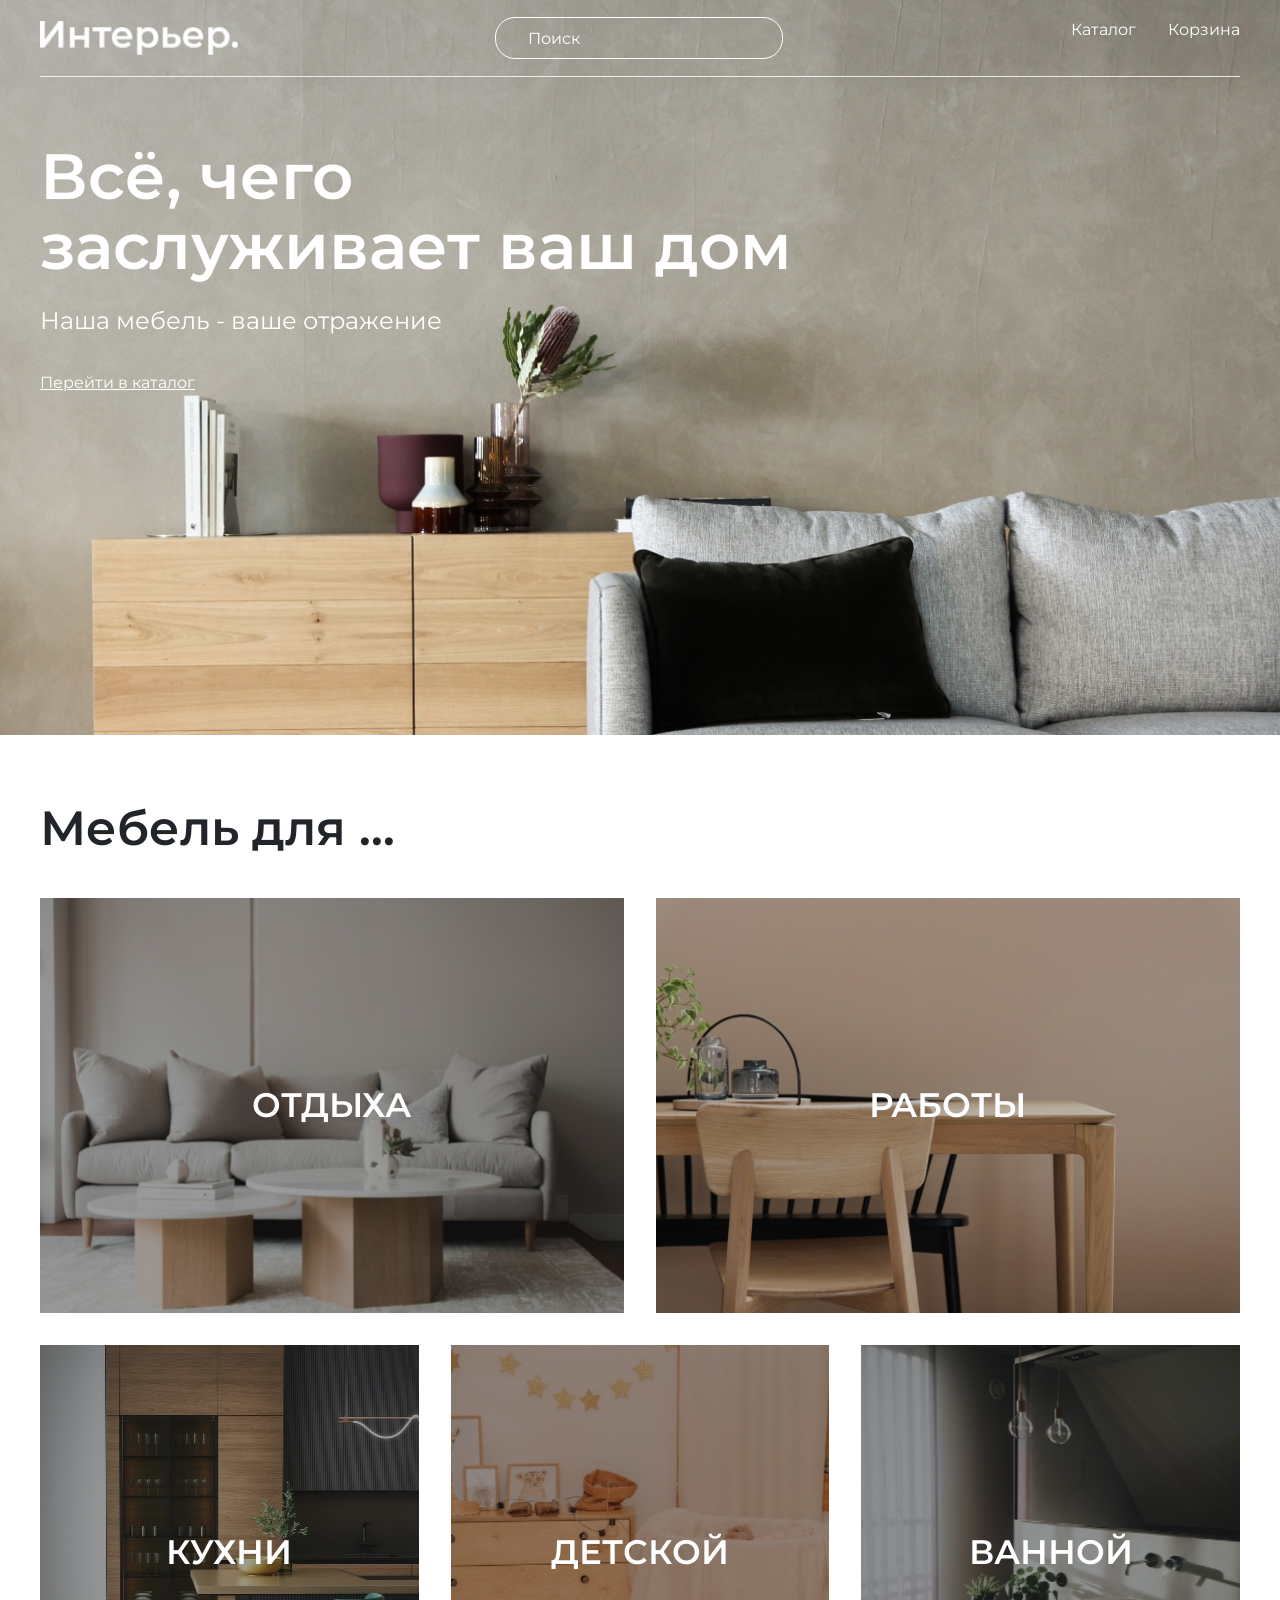
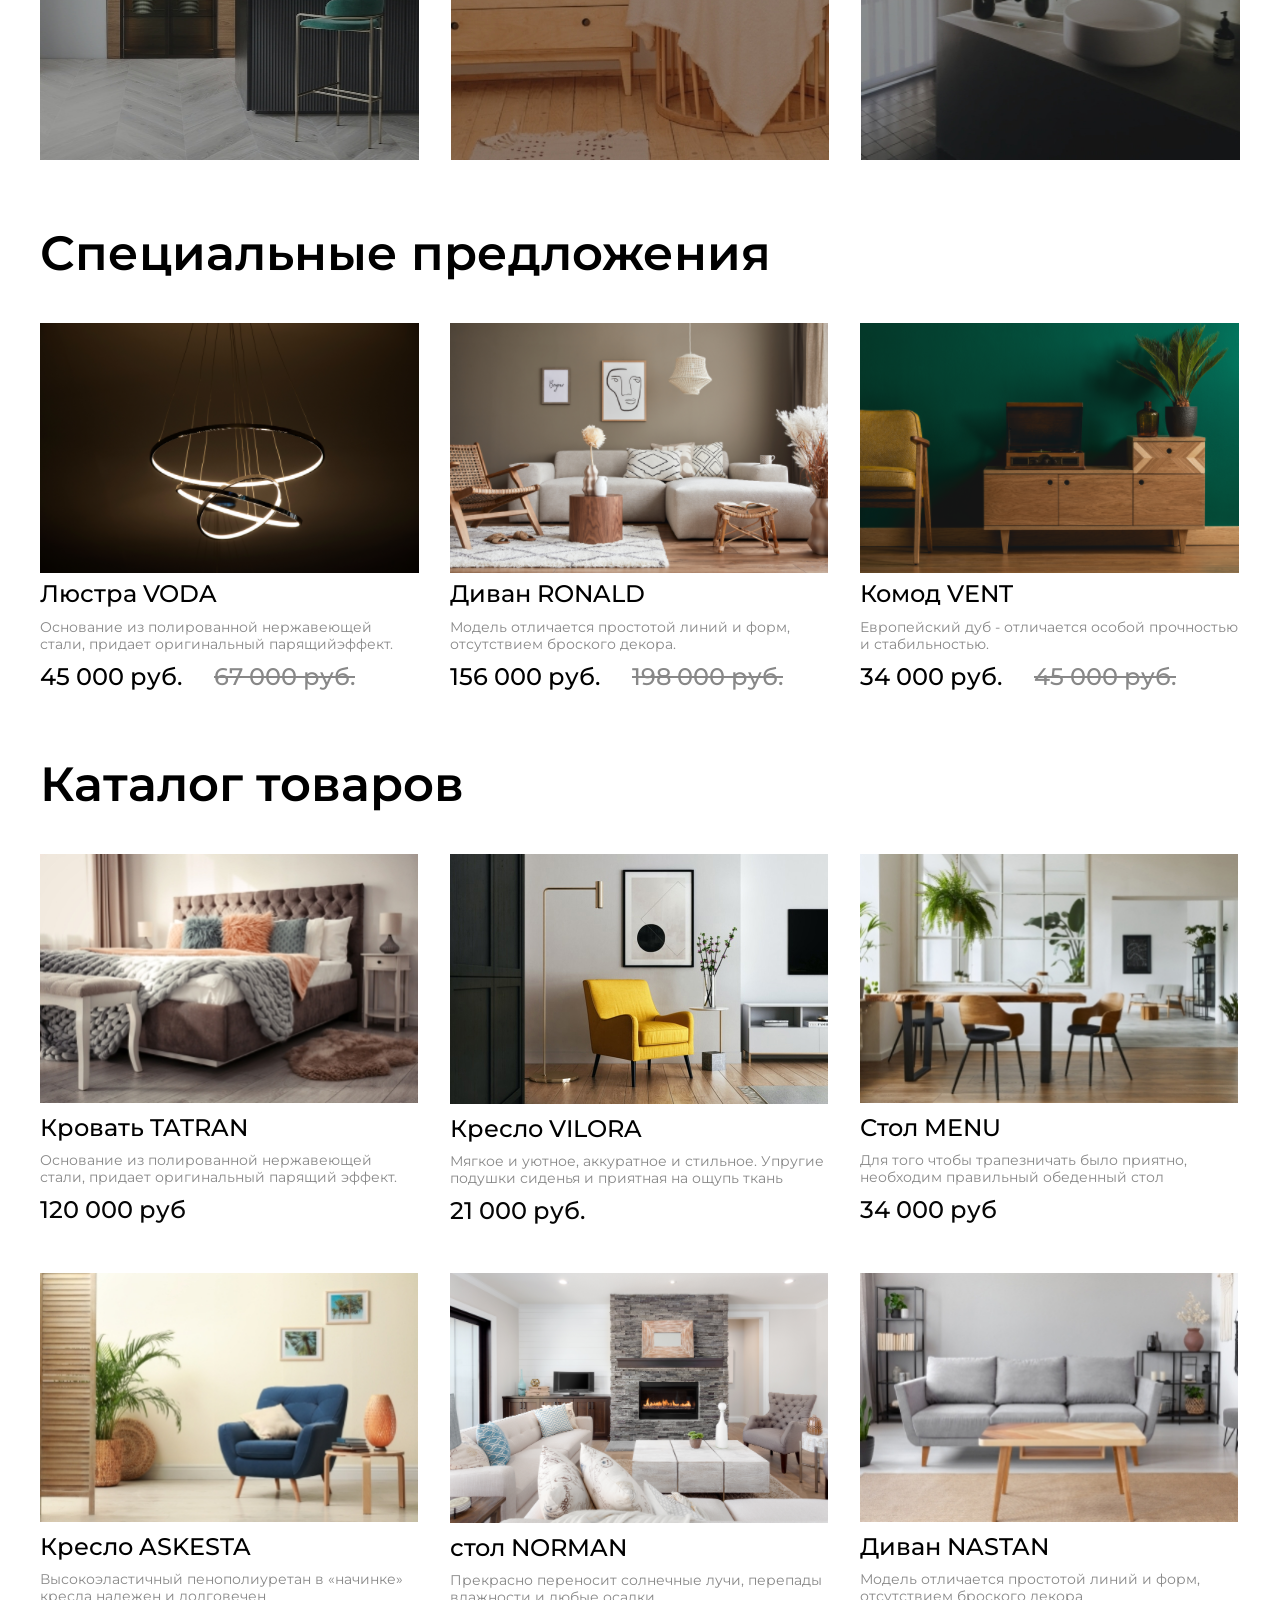
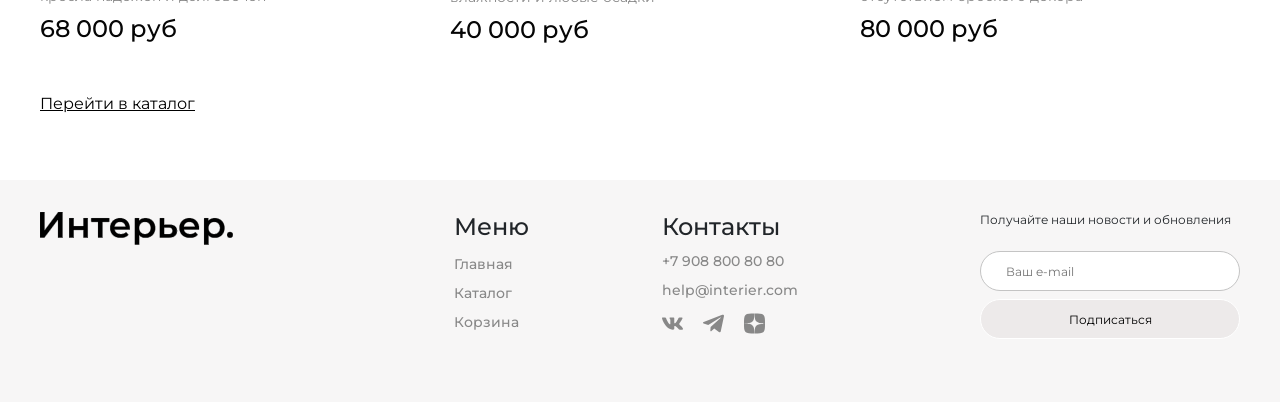
==== commit 93721bd3: "12" ====
--- a/index.html
+++ b/index.html
@@ -1,278 +1,454 @@
-<!DOCTYPE html>
+<!doctype html>
 <html lang="en">
-
-<head>
-    <meta charset="UTF-8">
-    <meta http-equiv="X-UA-Compatible" content="IE=edge">
-    <meta name="viewport" content="width=device-width, initial-scale=1.0">
-    <link href="https://cdn.jsdelivr.net/npm/bootstrap@5.3.3/dist/css/bootstrap.min.css" rel="stylesheet">
-    <link href="https://getbootstrap.com/docs/5.3/assets/css/docs.css" rel="stylesheet">
+  <head>
+    <meta charset="UTF-8" />
+    <meta http-equiv="X-UA-Compatible" content="IE=edge" />
+    <meta name="viewport" content="width=device-width, initial-scale=1.0" />
+    <link
+      href="https://cdn.jsdelivr.net/npm/bootstrap@5.3.3/dist/css/bootstrap.min.css"
+      rel="stylesheet"
+    />
+    <link
+      href="https://getbootstrap.com/docs/5.3/assets/css/docs.css"
+      rel="stylesheet"
+    />
     <title>Document</title>
     <script src="https://cdn.jsdelivr.net/npm/bootstrap@5.3.3/dist/js/bootstrap.bundle.min.js"></script>
-    <link rel="preconnect" href="https://fonts.googleapis.com">
-    <link rel="preconnect" href="https://fonts.gstatic.com" crossorigin>
-    <link href="https://fonts.googleapis.com/css2?family=Montserrat:ital,wght@0,100..900;1,100..900&display=swap"
-        rel="stylesheet">
-    <link rel="stylesheet" href="style.css">
-</head>
+    <link rel="preconnect" href="https://fonts.googleapis.com" />
+    <link rel="preconnect" href="https://fonts.gstatic.com" crossorigin />
+    <link
+      href="https://fonts.googleapis.com/css2?family=Montserrat:ital,wght@0,100..900;1,100..900&display=swap"
+      rel="stylesheet"
+    />
+    <link rel="stylesheet" href="style.css" />
+  </head>
 
-<body>
+  <body>
     <div class="top center">
-        <header class="top__header">
-            <a class="top__header-logo" href="index.html"><img class="top__header-img" src="./img/Интерьер..png"
-                    alt="logo"></a>
-            <input class="top__header-enter" type="text" name="username" placeholder="Поиск">
-            <nav>
-                <ul class="top__header-list">
-                    <li><a class="top__header-item" href="catalog.html">Каталог</a></li>
-                    <li><a class="top__header-item" href="#show-form">Корзина</a></li>
-                </ul>
-            </nav>
-            <div id="show-form" class="korzina__contents">
-                <div class="korzina__items ">
-                    <div class="korzina__lefts">
-                        <img class="korzina__imgs" src="img/menu.jpeg" alt="menu">
-                        <div class="korzina__infs">
-                            <h4 class="korzina__container-beds">Стол MENU</h4>
-                            <p class="korzina__container-budjets">34 000 руб</p>
-                            <div class="korzina__link-boxs">
-                                <a class="korzina__links" href="#">Избранные</a>
-                                <a class="korzina__links" href="#">Удалить</a>
-                            </div>
-                        </div>
-                    </div>
-                    <input class="korzina__numbers" type="number" value="1" min="1">
+      <header class="top__header">
+        <a class="top__header-logo" href="index.html"
+          ><img class="top__header-img" src="./img/Интерьер..png" alt="logo"
+        /></a>
+        <input
+          class="top__header-enter"
+          type="text"
+          name="username"
+          placeholder="Поиск"
+        />
+        <nav>
+          <ul class="top__header-list">
+            <li><a class="top__header-item" href="catalog.html">Каталог</a></li>
+            <li><a class="top__header-item" href="#show-form">Корзина</a></li>
+          </ul>
+        </nav>
+        <div id="show-form" class="korzina__contents">
+          <div class="korzina__items">
+            <div class="korzina__lefts">
+              <img class="korzina__imgs" src="img/menu.jpeg" alt="menu" />
+              <div class="korzina__infs">
+                <h4 class="korzina__container-beds">Стол MENU</h4>
+                <p class="korzina__container-budjets">34 000 руб</p>
+                <div class="korzina__link-boxs">
+                  <a class="korzina__links" href="#">Избранные</a>
+                  <a class="korzina__links" href="#">Удалить</a>
                 </div>
-                <div class="korzina__items korzina__padding">
-                    <div class="korzina__lefts">
-                        <img class="korzina__imgs" src="img/nastan.jpeg" alt="nastan">
-                        <div class="korzina__infs">
-                            <h4 class="korzina__container-beds">Диван NASTAN</h4>
-                            <p class=" korzina__container-budjets">80 000 руб</p>
-                            <div class="korzina__link-boxs">
-                                <a class="korzina__links" href="#">Избранные</a>
-                                <a class="korzina__links" href="#">Удалить</a>
-                            </div>
-                        </div>
-                    </div>
-                    <input class="korzina__numbers" type="number" value="1" min="1">
+              </div>
+            </div>
+            <input class="korzina__numbers" type="number" value="1" min="1" />
+          </div>
+          <div class="korzina__items korzina__padding">
+            <div class="korzina__lefts">
+              <img class="korzina__imgs" src="img/nastan.jpeg" alt="nastan" />
+              <div class="korzina__infs">
+                <h4 class="korzina__container-beds">Диван NASTAN</h4>
+                <p class="korzina__container-budjets">80 000 руб</p>
+                <div class="korzina__link-boxs">
+                  <a class="korzina__links" href="#">Избранные</a>
+                  <a class="korzina__links" href="#">Удалить</a>
                 </div>
-                <div class="korzina__itog korzina__itogs">
-                    <p>Итого: 114 000 руб.</p>
-                    <a class="korzina__buttons korzina__buttons-form" href="korzina.html">Оформить заказ</a>
-                </div>
-            </div>
-            <div class="top__header-mobile">
-                <a href=""><svg width="15.366211" height="15.360107" viewBox="0 0 15.3662 15.3601" fill="none"
-                        xmlns="http://www.w3.org/2000/svg" xmlns:xlink="http://www.w3.org/1999/xlink">
-                        <desc>
-                        </desc>
-                        <defs />
-                        <path id="Vector"
-                            d="M11.53 10.41C12.52 9.14 12.99 7.54 12.84 5.93C12.68 4.33 11.93 2.84 10.72 1.78C9.51 0.71 7.94 0.15 6.33 0.2C4.72 0.25 3.19 0.91 2.05 2.05C0.91 3.19 0.25 4.72 0.2 6.33C0.15 7.94 0.71 9.51 1.78 10.72C2.85 11.93 4.33 12.68 5.94 12.83C7.54 12.99 9.14 12.52 10.42 11.53L10.45 11.56L13.81 14.92C13.88 15 13.97 15.05 14.07 15.09C14.16 15.13 14.27 15.16 14.37 15.16C14.47 15.16 14.58 15.13 14.67 15.09C14.77 15.05 14.86 15 14.93 14.92C15 14.85 15.06 14.76 15.1 14.67C15.14 14.57 15.16 14.47 15.16 14.36C15.16 14.26 15.14 14.16 15.1 14.06C15.06 13.96 15 13.88 14.93 13.8L11.57 10.44C11.56 10.43 11.55 10.42 11.53 10.41ZM9.89 3.17C10.34 3.61 10.69 4.13 10.94 4.71C11.18 5.29 11.31 5.91 11.31 6.53C11.31 7.16 11.19 7.78 10.95 8.36C10.71 8.94 10.36 9.47 9.92 9.91C9.47 10.36 8.95 10.71 8.37 10.95C7.79 11.18 7.17 11.31 6.54 11.3C5.91 11.3 5.29 11.17 4.72 10.93C4.14 10.69 3.61 10.33 3.17 9.88C2.29 8.99 1.8 7.79 1.81 6.53C1.81 5.28 2.31 4.08 3.2 3.19C4.09 2.31 5.29 1.81 6.54 1.8C7.79 1.8 9 2.29 9.89 3.17Z"
-                            fill="#FFFFFF" fill-opacity="1.000000" fill-rule="evenodd" />
-                    </svg>
-                </a>
-                <a href="catalog.html"><svg width="19.199463" height="19.199951" viewBox="0 0 19.1995 19.2" fill="none"
-                        xmlns="http://www.w3.org/2000/svg" xmlns:xlink="http://www.w3.org/1999/xlink">
-                        <desc>
-                        </desc>
-                        <defs />
-                        <rect width="4.571429" height="4.571429" fill="#FFFFFF" fill-opacity="1.000000" />
-                        <rect y="7.314209" width="4.571429" height="4.571429" fill="#FFFFFF" fill-opacity="1.000000" />
-                        <rect y="14.628540" width="4.571429" height="4.571428" fill="#FFFFFF" fill-opacity="1.000000" />
-                        <rect x="7.313477" y="7.314209" width="4.571429" height="4.571429" fill="#FFFFFF"
-                            fill-opacity="1.000000" />
-                        <rect x="7.313477" y="14.628540" width="4.571429" height="4.571428" fill="#FFFFFF"
-                            fill-opacity="1.000000" />
-                        <rect x="7.313477" width="4.571429" height="4.571429" fill="#FFFFFF" fill-opacity="1.000000" />
-                        <rect x="14.627930" y="7.314209" width="4.571428" height="4.571429" fill="#FFFFFF"
-                            fill-opacity="1.000000" />
-                        <rect x="14.627930" y="14.628540" width="4.571428" height="4.571428" fill="#FFFFFF"
-                            fill-opacity="1.000000" />
-                        <rect x="14.627930" width="4.571428" height="4.571429" fill="#FFFFFF" fill-opacity="1.000000" />
-                    </svg>
-                </a>
+              </div>
+            </div>
+            <input class="korzina__numbers" type="number" value="1" min="1" />
+          </div>
+          <div class="korzina__itog korzina__itogs">
+            <p>Итого: 114 000 руб.</p>
+            <a
+              class="korzina__buttons korzina__buttons-form"
+              href="korzina.html"
+              >Оформить заказ</a
+            >
+          </div>
+        </div>
+        <div class="top__header-mobile">
+          <a href=""
+            ><svg
+              width="15.366211"
+              height="15.360107"
+              viewBox="0 0 15.3662 15.3601"
+              fill="none"
+              xmlns="http://www.w3.org/2000/svg"
+              xmlns:xlink="http://www.w3.org/1999/xlink"
+            >
+              <desc></desc>
+              <defs />
+              <path
+                id="Vector"
+                d="M11.53 10.41C12.52 9.14 12.99 7.54 12.84 5.93C12.68 4.33 11.93 2.84 10.72 1.78C9.51 0.71 7.94 0.15 6.33 0.2C4.72 0.25 3.19 0.91 2.05 2.05C0.91 3.19 0.25 4.72 0.2 6.33C0.15 7.94 0.71 9.51 1.78 10.72C2.85 11.93 4.33 12.68 5.94 12.83C7.54 12.99 9.14 12.52 10.42 11.53L10.45 11.56L13.81 14.92C13.88 15 13.97 15.05 14.07 15.09C14.16 15.13 14.27 15.16 14.37 15.16C14.47 15.16 14.58 15.13 14.67 15.09C14.77 15.05 14.86 15 14.93 14.92C15 14.85 15.06 14.76 15.1 14.67C15.14 14.57 15.16 14.47 15.16 14.36C15.16 14.26 15.14 14.16 15.1 14.06C15.06 13.96 15 13.88 14.93 13.8L11.57 10.44C11.56 10.43 11.55 10.42 11.53 10.41ZM9.89 3.17C10.34 3.61 10.69 4.13 10.94 4.71C11.18 5.29 11.31 5.91 11.31 6.53C11.31 7.16 11.19 7.78 10.95 8.36C10.71 8.94 10.36 9.47 9.92 9.91C9.47 10.36 8.95 10.71 8.37 10.95C7.79 11.18 7.17 11.31 6.54 11.3C5.91 11.3 5.29 11.17 4.72 10.93C4.14 10.69 3.61 10.33 3.17 9.88C2.29 8.99 1.8 7.79 1.81 6.53C1.81 5.28 2.31 4.08 3.2 3.19C4.09 2.31 5.29 1.81 6.54 1.8C7.79 1.8 9 2.29 9.89 3.17Z"
+                fill="#FFFFFF"
+                fill-opacity="1.000000"
+                fill-rule="evenodd"
+              />
+            </svg>
+          </a>
+          <a href="catalog.html"
+            ><svg
+              width="19.199463"
+              height="19.199951"
+              viewBox="0 0 19.1995 19.2"
+              fill="none"
+              xmlns="http://www.w3.org/2000/svg"
+              xmlns:xlink="http://www.w3.org/1999/xlink"
+            >
+              <desc></desc>
+              <defs />
+              <rect
+                width="4.571429"
+                height="4.571429"
+                fill="#FFFFFF"
+                fill-opacity="1.000000"
+              />
+              <rect
+                y="7.314209"
+                width="4.571429"
+                height="4.571429"
+                fill="#FFFFFF"
+                fill-opacity="1.000000"
+              />
+              <rect
+                y="14.628540"
+                width="4.571429"
+                height="4.571428"
+                fill="#FFFFFF"
+                fill-opacity="1.000000"
+              />
+              <rect
+                x="7.313477"
+                y="7.314209"
+                width="4.571429"
+                height="4.571429"
+                fill="#FFFFFF"
+                fill-opacity="1.000000"
+              />
+              <rect
+                x="7.313477"
+                y="14.628540"
+                width="4.571429"
+                height="4.571428"
+                fill="#FFFFFF"
+                fill-opacity="1.000000"
+              />
+              <rect
+                x="7.313477"
+                width="4.571429"
+                height="4.571429"
+                fill="#FFFFFF"
+                fill-opacity="1.000000"
+              />
+              <rect
+                x="14.627930"
+                y="7.314209"
+                width="4.571428"
+                height="4.571429"
+                fill="#FFFFFF"
+                fill-opacity="1.000000"
+              />
+              <rect
+                x="14.627930"
+                y="14.628540"
+                width="4.571428"
+                height="4.571428"
+                fill="#FFFFFF"
+                fill-opacity="1.000000"
+              />
+              <rect
+                x="14.627930"
+                width="4.571428"
+                height="4.571429"
+                fill="#FFFFFF"
+                fill-opacity="1.000000"
+              />
+            </svg>
+          </a>
 
-                <a href="korzina.html"><svg width="18.717285" height="16.666626" viewBox="0 0 18.7173 16.6666"
-                        fill="none" xmlns="http://www.w3.org/2000/svg" xmlns:xlink="http://www.w3.org/1999/xlink">
-                        <desc>
-                            Created with Pixso.
-                        </desc>
-                        <defs />
-                        <path
-                            d="M11.45 16.66C12.01 16.66 12.54 16.44 12.93 16.05C13.32 15.66 13.54 15.13 13.54 14.58C13.54 14.03 13.32 13.5 12.93 13.11C12.54 12.71 12.01 12.5 11.45 12.5C10.9 12.5 10.37 12.71 9.98 13.11C9.59 13.5 9.37 14.03 9.37 14.58C9.37 15.13 9.59 15.66 9.98 16.05C10.37 16.44 10.9 16.66 11.45 16.66ZM4.16 16.66C4.71 16.66 5.24 16.44 5.63 16.05C6.03 15.66 6.24 15.13 6.24 14.58C6.24 14.03 6.03 13.5 5.63 13.11C5.24 12.71 4.71 12.5 4.16 12.5C3.61 12.5 3.08 12.71 2.69 13.11C2.3 13.5 2.08 14.03 2.08 14.58C2.08 15.13 2.3 15.66 2.69 16.05C3.08 16.44 3.61 16.66 4.16 16.66ZM17.74 2C18 1.99 18.25 1.88 18.43 1.69C18.61 1.51 18.71 1.26 18.71 1C18.71 0.74 18.61 0.49 18.43 0.3C18.25 0.11 18 0 17.74 0L16.54 0C15.6 0 14.79 0.65 14.59 1.56L13.28 7.44C13.08 8.36 12.27 9.01 11.33 9.01L3.5 9.01L2 3L11.73 3C11.99 2.99 12.23 2.88 12.41 2.69C12.59 2.5 12.69 2.26 12.69 2C12.69 1.74 12.59 1.49 12.41 1.31C12.23 1.12 11.99 1.01 11.73 1L2 1C1.69 1 1.39 1.07 1.12 1.2C0.85 1.33 0.61 1.53 0.42 1.77C0.23 2.01 0.1 2.29 0.04 2.58C-0.02 2.88 -0.02 3.19 0.06 3.49L1.56 9.5C1.67 9.93 1.92 10.31 2.27 10.59C2.62 10.86 3.05 11.01 3.5 11.01L11.33 11.01C12.24 11.01 13.12 10.7 13.83 10.13C14.54 9.56 15.04 8.77 15.24 7.88L16.54 2L17.74 2Z"
-                            fill="#FFFFFF" fill-opacity="1.000000" fill-rule="nonzero" />
-                    </svg>
-                </a>
-            </div>
-        </header>
-        <section class="top__content">
-            <h1 class="top__content-title">Всё, чего<br> заслуживает ваш дом</h1>
-            <p class="top__content-text">Наша мебель - ваше отражение</p>
-            <a class="top__content-link" href="catalog.html">Перейти в каталог</a>
-        </section>
+          <a href="korzina.html"
+            ><svg
+              width="18.717285"
+              height="16.666626"
+              viewBox="0 0 18.7173 16.6666"
+              fill="none"
+              xmlns="http://www.w3.org/2000/svg"
+              xmlns:xlink="http://www.w3.org/1999/xlink"
+            >
+              <desc>Created with Pixso.</desc>
+              <defs />
+              <path
+                d="M11.45 16.66C12.01 16.66 12.54 16.44 12.93 16.05C13.32 15.66 13.54 15.13 13.54 14.58C13.54 14.03 13.32 13.5 12.93 13.11C12.54 12.71 12.01 12.5 11.45 12.5C10.9 12.5 10.37 12.71 9.98 13.11C9.59 13.5 9.37 14.03 9.37 14.58C9.37 15.13 9.59 15.66 9.98 16.05C10.37 16.44 10.9 16.66 11.45 16.66ZM4.16 16.66C4.71 16.66 5.24 16.44 5.63 16.05C6.03 15.66 6.24 15.13 6.24 14.58C6.24 14.03 6.03 13.5 5.63 13.11C5.24 12.71 4.71 12.5 4.16 12.5C3.61 12.5 3.08 12.71 2.69 13.11C2.3 13.5 2.08 14.03 2.08 14.58C2.08 15.13 2.3 15.66 2.69 16.05C3.08 16.44 3.61 16.66 4.16 16.66ZM17.74 2C18 1.99 18.25 1.88 18.43 1.69C18.61 1.51 18.71 1.26 18.71 1C18.71 0.74 18.61 0.49 18.43 0.3C18.25 0.11 18 0 17.74 0L16.54 0C15.6 0 14.79 0.65 14.59 1.56L13.28 7.44C13.08 8.36 12.27 9.01 11.33 9.01L3.5 9.01L2 3L11.73 3C11.99 2.99 12.23 2.88 12.41 2.69C12.59 2.5 12.69 2.26 12.69 2C12.69 1.74 12.59 1.49 12.41 1.31C12.23 1.12 11.99 1.01 11.73 1L2 1C1.69 1 1.39 1.07 1.12 1.2C0.85 1.33 0.61 1.53 0.42 1.77C0.23 2.01 0.1 2.29 0.04 2.58C-0.02 2.88 -0.02 3.19 0.06 3.49L1.56 9.5C1.67 9.93 1.92 10.31 2.27 10.59C2.62 10.86 3.05 11.01 3.5 11.01L11.33 11.01C12.24 11.01 13.12 10.7 13.83 10.13C14.54 9.56 15.04 8.77 15.24 7.88L16.54 2L17.74 2Z"
+                fill="#FFFFFF"
+                fill-opacity="1.000000"
+                fill-rule="nonzero"
+              />
+            </svg>
+          </a>
+        </div>
+      </header>
+      <section class="top__content">
+        <h1 class="top__content-title">
+          Всё, чего<br />
+          заслуживает ваш дом
+        </h1>
+        <p class="top__content-text">Наша мебель - ваше отражение</p>
+        <a class="top__content-link" href="catalog.html">Перейти в каталог</a>
+      </section>
     </div>
     <section class="furniture center">
-        <h2 class="furniture-mebel">Мебель для ...</h2>
-        <div class="furniture__product">
-            <div class="furniture__product-item furniture__product-big furniture__product-1 ">ОТДЫХА</div>
-            <div class="furniture__product-item furniture__product-big furniture__product-2 ">РАБОТЫ</div>
-            <div class="furniture__product-item furniture__product-min furniture__product-3 ">КУХНИ</div>
-            <div class="furniture__product-item furniture__product-min furniture__product-4 ">ДЕТСКОЙ</div>
-            <div class="furniture__product-item furniture__product-min furniture__product-5 ">ВАННОЙ</div>
-        </div>
+      <h2 class="furniture-mebel">Мебель для ...</h2>
+      <div class="furniture__product">
+        <div
+          class="furniture__product-item furniture__product-big furniture__product-1"
+        >
+          ОТДЫХА
+        </div>
+        <div
+          class="furniture__product-item furniture__product-big furniture__product-2"
+        >
+          РАБОТЫ
+        </div>
+        <div
+          class="furniture__product-item furniture__product-min furniture__product-3"
+        >
+          КУХНИ
+        </div>
+        <div
+          class="furniture__product-item furniture__product-min furniture__product-4"
+        >
+          ДЕТСКОЙ
+        </div>
+        <div
+          class="furniture__product-item furniture__product-min furniture__product-5"
+        >
+          ВАННОЙ
+        </div>
+      </div>
     </section>
     <section class="specialoffers center">
-        <h2 class="specialoffers-spec">Специальные предложения</h2>
-        <div class="specialoffers__content">
-            <div class="specialoffers__product">
-                <div class="specialoffers__product-cart">
-                    <img class="specialoffers__product-img" src="./img/voda.png" alt="voda">
-                    <div class="specialoffers__product-icons">
-                        <a href="#" class="specialoffers__product-icon"><img src="img/shopping-bag-line1.svg"
-                                alt="heart"></a>
-                        <a href="#" class="specialoffers__product-icon"><img src="img/basic_heart_outline.svg"
-                                alt="block"></a>
-                    </div>
-                    <a href="catalog.html" class="specialoffers__product-title">Люстра VODA</a>
-                    <p class="specialoffers__product-text">Основание из полированной нержавеющей стали, придает
-                        оригинальный парящийэффект.</p>
-                </div>
-                <div class="specialoffers__product-box">
-                    <span class="specialoffers__product-boxrub">45 000 руб.</span>
-                    <span class="specialoffers__product-boxprice">67 000 руб.</span>
-                </div>
-            </div>
-            <div class="specialoffers__product">
-                <div class="">
-                    <img class="specialoffers__product-img" src="./img/ronald.png" alt="ronald">    
-                    <div class="specialoffers__product-icons">
-                        <a href="#" class="specialoffers__product-icon"><img src="img/shopping-bag-line1.svg"
-                                alt="heart"></a>
-                        <a href="#" class="specialoffers__product-icon"><img src="img/basic_heart_outline.svg"
-                                alt="block"></a>
-                    </div>
-                    <a href="catalog.html" class="specialoffers__product-title">Диван RONALD</a>
-                    <p class="specialoffers__product-text">Модель отличается простотой линий и форм, отсутствием
-                        броского
-                        декора.</p>
-                        
-                </div>
-                <div class="specialoffers__product-box">
-                    <span class="specialoffers__product-boxrub">156 000 руб.</span>
-                    <span class="specialoffers__product-boxprice">198 000 руб.</span>
-                </div>
-            </div>
-            <div class="specialoffers__product">
-                <div class="">
-                    <img class="specialoffers__product-img" src="./img/vent.png" alt="vent"><a href="catalog.html"
-                        class="specialoffers__product-title">Комод VENT</a>
-                        <div class="specialoffers__product-icons">
-                        <a href="#" class="specialoffers__product-icon"><img src="img/shopping-bag-line1.svg"
-                                alt="heart"></a>
-                        <a href="#" class="specialoffers__product-icon"><img src="img/basic_heart_outline.svg"
-                                alt="block"></a>
-                    </div>
-                    <p class="specialoffers__product-text">Европейский дуб - отличается особой прочностью и
-                        стабильностью.
-                    </p>
-                </div>
-                <div class="specialoffers__product-box">
-                    <span class="specialoffers__product-boxrub">34 000 руб.</span>
-                    <span class="specialoffers__product-boxprice">45 000 руб.</span>
-                </div>
-            </div>
-        </div>
+      <h2 class="specialoffers-spec">Специальные предложения</h2>
+      <div class="specialoffers__content">
+        <div class="specialoffers__product">
+          <div class="specialoffers__product-cart">
+            <img
+              class="specialoffers__product-img"
+              src="./img/voda.png"
+              alt="voda"
+            />
+            <div class="specialoffers__product-icons">
+              <a href="#" class="specialoffers__product-icon"
+                ><img src="img/shopping-bag-line1.svg" alt="heart"
+              /></a>
+              <a href="#" class="specialoffers__product-icon"
+                ><img src="img/basic_heart_outline.svg" alt="block"
+              /></a>
+            </div>
+            <a href="catalog.html" class="specialoffers__product-title"
+              >Люстра VODA</a
+            >
+            <p class="specialoffers__product-text">
+              Основание из полированной нержавеющей стали, придает оригинальный
+              парящийэффект.
+            </p>
+          </div>
+          <div class="specialoffers__product-box">
+            <span class="specialoffers__product-boxrub">45 000 руб.</span>
+            <span class="specialoffers__product-boxprice">67 000 руб.</span>
+          </div>
+        </div>
+        <div class="specialoffers__product">
+          <div class="">
+            <img
+              class="specialoffers__product-img"
+              src="./img/ronald.png"
+              alt="ronald"
+            />
+            <div class="specialoffers__product-icons">
+              <a href="#" class="specialoffers__product-icon"
+                ><img src="img/shopping-bag-line1.svg" alt="heart"
+              /></a>
+              <a href="#" class="specialoffers__product-icon"
+                ><img src="img/basic_heart_outline.svg" alt="block"
+              /></a>
+            </div>
+            <a href="catalog.html" class="specialoffers__product-title"
+              >Диван RONALD</a
+            >
+            <p class="specialoffers__product-text">
+              Модель отличается простотой линий и форм, отсутствием броского
+              декора.
+            </p>
+          </div>
+          <div class="specialoffers__product-box">
+            <span class="specialoffers__product-boxrub">156 000 руб.</span>
+            <span class="specialoffers__product-boxprice">198 000 руб.</span>
+          </div>
+        </div>
+        <div class="specialoffers__product">
+          <div class="">
+            <img
+              class="specialoffers__product-img"
+              src="./img/vent.png"
+              alt="vent"
+            /><a href="catalog.html" class="specialoffers__product-title"
+              >Комод VENT</a
+            >
+            <div class="specialoffers__product-icons">
+              <a href="#" class="specialoffers__product-icon"
+                ><img src="img/shopping-bag-line1.svg" alt="heart"
+              /></a>
+              <a href="#" class="specialoffers__product-icon"
+                ><img src="img/basic_heart_outline.svg" alt="block"
+              /></a>
+            </div>
+            <p class="specialoffers__product-text">
+              Европейский дуб - отличается особой прочностью и стабильностью.
+            </p>
+          </div>
+          <div class="specialoffers__product-box">
+            <span class="specialoffers__product-boxrub">34 000 руб.</span>
+            <span class="specialoffers__product-boxprice">45 000 руб.</span>
+          </div>
+        </div>
+      </div>
     </section>
     <div class="cart center">
-        <h2 class="cart__catalog">Каталог товаров</h2>
-        <div class="cart__container">
-            <article class="cart__container-product">
-                <img class="cart__container-img" src="img/tatran.jpeg" alt="tatran">
-                <h3 class="cart__container-bed">Кровать TATRAN</h3>
-                <p class="cart__container-text">Основание из полированной нержавеющей стали, придает оригинальный
-                    парящий
-                    эффект.</p>
-                <p class="cart__container-budjet">120 000 руб</p>
-            </article>
-            <article class="cart__container-product">
-                <img class="cart__container-img" src="./images/product1.jpg" alt="Желтое кресло">
-                <h3 class="cart__container-bed">Кресло VILORA</h3>
-                <p class="cart__container-text">Мягкое и уютное, аккуратное и стильное. Упругие подушки сиденья и
-                    приятная
-                    на ощупь ткань</p>
-                <p class="cart__container-budjet">21 000 руб.</p>
-            </article>
-            <article class="cart__container-product">
-                <img class="cart__container-img" src="img/menu.jpeg" alt="menu">
-                <h3 class="cart__container-bed">Стол MENU</h3>
-                <p class="cart__container-text">Для того чтобы трапезничать было приятно, необходим правильный
-                    обеденный стол</p>
-                <p class="cart__container-budjet">34 000 руб</p>
-            </article>
-            <article class="cart__container-product">
-                <img class="cart__container-img" src="img/askesta.jpeg" alt="menu">
-                <h3 class="cart__container-bed">Кресло ASKESTA</h3>
-                <p class="cart__container-text">Высокоэластичный пенополиуретан в «начинке» кресла надежен и
-                    долговечен</p>
-                <p class="cart__container-budjet">68 000 руб</p>
-            </article>
-            <article class="cart__container-product">
-                <img class="cart__container-img" src="img/norman.png" alt="norman">
-                <h3 class="cart__container-bed">стол NORMAN</h3>
-                <p class="cart__container-text">Прекрасно переносит солнечные лучи, перепады влажности и любые осадки
-                </p>
-                <p class="cart__container-budjet">40 000 руб</p>
-            </article>
-            <article class="cart__container-product">
-                <img class="cart__container-img" src="img/nastan.jpeg" alt="nastan">
-                <h3 class="cart__container-bed">Диван NASTAN</h3>
-                <p class="cart__container-text">Модель отличается простотой линий и форм, отсутствием броского декора
-                </p>
-                <p class="cart__container-budjet">80 000 руб</p>
-            </article>
-        </div>
-        <div>
-            <a class="cart__link-catalog" href="catalog.html">Перейти в каталог</a>
-        </div>
+      <h2 class="cart__catalog">Каталог товаров</h2>
+      <div class="cart__container">
+        <article class="cart__container-product">
+          <img class="cart__container-img" src="img/tatran.jpeg" alt="tatran" />
+          <h3 class="cart__container-bed">Кровать TATRAN</h3>
+          <p class="cart__container-text">
+            Основание из полированной нержавеющей стали, придает оригинальный
+            парящий эффект.
+          </p>
+          <p class="cart__container-budjet">120 000 руб</p>
+        </article>
+        <article class="cart__container-product">
+          <img
+            class="cart__container-img"
+            src="./images/product1.jpg"
+            alt="Желтое кресло"
+          />
+          <h3 class="cart__container-bed">Кресло VILORA</h3>
+          <p class="cart__container-text">
+            Мягкое и уютное, аккуратное и стильное. Упругие подушки сиденья и
+            приятная на ощупь ткань
+          </p>
+          <p class="cart__container-budjet">21 000 руб.</p>
+        </article>
+        <article class="cart__container-product">
+          <img class="cart__container-img" src="img/menu.jpeg" alt="menu" />
+          <h3 class="cart__container-bed">Стол MENU</h3>
+          <p class="cart__container-text">
+            Для того чтобы трапезничать было приятно, необходим правильный
+            обеденный стол
+          </p>
+          <p class="cart__container-budjet">34 000 руб</p>
+        </article>
+        <article class="cart__container-product">
+          <img class="cart__container-img" src="img/askesta.jpeg" alt="menu" />
+          <h3 class="cart__container-bed">Кресло ASKESTA</h3>
+          <p class="cart__container-text">
+            Высокоэластичный пенополиуретан в «начинке» кресла надежен и
+            долговечен
+          </p>
+          <p class="cart__container-budjet">68 000 руб</p>
+        </article>
+        <article class="cart__container-product">
+          <img class="cart__container-img" src="img/norman.png" alt="norman" />
+          <h3 class="cart__container-bed">стол NORMAN</h3>
+          <p class="cart__container-text">
+            Прекрасно переносит солнечные лучи, перепады влажности и любые
+            осадки
+          </p>
+          <p class="cart__container-budjet">40 000 руб</p>
+        </article>
+        <article class="cart__container-product">
+          <img class="cart__container-img" src="img/nastan.jpeg" alt="nastan" />
+          <h3 class="cart__container-bed">Диван NASTAN</h3>
+          <p class="cart__container-text">
+            Модель отличается простотой линий и форм, отсутствием броского
+            декора
+          </p>
+          <p class="cart__container-budjet">80 000 руб</p>
+        </article>
+      </div>
+      <div>
+        <a class="cart__link-catalog" href="catalog.html">Перейти в каталог</a>
+      </div>
     </div>
     <footer class="footer center">
-        <img class="footer__logo" src="./img/Интерьер.footer.png" alt="Логотип">
-        <div class="footer__content">
-            <div class="footer__info">
-                <div class="footer__menu">
-                    <h4 class="footer__menu-title">Меню</h4>
-                    <ul class="footer__menu-list">
-                        <li class="footer__menu-item"> <a class="footer__menu-item" href="index.html">Главная </a> </li>
-                        <li class="footer__menu-item"> <a class="footer__menu-item" href="catalog.html">Каталог </a>
-                        </li>
-                        <li class="footer__menu-item"> <a class="footer__menu-item" href="korzina.html">Корзина </a>
-                        </li>
-                    </ul>
-                </div>
+      <img class="footer__logo" src="./img/Интерьер.footer.png" alt="Логотип" />
+      <div class="footer__content">
+        <div class="footer__info">
+          <div class="footer__menu">
+            <h4 class="footer__menu-title">Меню</h4>
+            <ul class="footer__menu-list">
+              <li class="footer__menu-item">
+                <a class="footer__menu-item" href="index.html">Главная </a>
+              </li>
+              <li class="footer__menu-item">
+                <a class="footer__menu-item" href="catalog.html">Каталог </a>
+              </li>
+              <li class="footer__menu-item">
+                <a class="footer__menu-item" href="korzina.html">Корзина </a>
+              </li>
+            </ul>
+          </div>
 
-                <div class="footer__contacts">
-                    <h4 class="footer__contacts-title">Контакты</h4>
-                    <a href="index.html" class="footer__contacts-link">+7 908 800 80 80</a>
-                    <a href="mailto:help@interier.com" class="footer__contacts-link">help@interier.com</a>
-                    <div class="footer__social-icons">
-                        <a class="footer__social-link" href="index.html"><img class="footer__social-icon" alt="vk"
-                                src="images/vk.svg"></a>
-                        <a class="footer__social-link" href="catalog.html"><img class="footer__social-icon" alt="tg"
-                                src="images/telegram.svg"></a>
-                        <a class="footer__social-link" href="korzina.html"><Img class="footer__social-icon" alt="dzen"
-                                src="images/dzen.svg"></a>
-                    </div>
-                </div>
-            </div>
-            <form class="footer__form">
-                <p class="footer__infa-text">Получайте наши новости и обновления</p>
-                <input class="footer__mail-input" type="email" placeholder="Ваш e-mail">
-                <button class="footer__button">Подписаться</button>
-            </form>
-        </div>
+          <div class="footer__contacts">
+            <h4 class="footer__contacts-title">Контакты</h4>
+            <a href="index.html" class="footer__contacts-link"
+              >+7 908 800 80 80</a
+            >
+            <a href="mailto:help@interier.com" class="footer__contacts-link"
+              >help@interier.com</a
+            >
+            <div class="footer__social-icons">
+              <a class="footer__social-link" href="index.html"
+                ><img class="footer__social-icon" alt="vk" src="images/vk.svg"
+              /></a>
+              <a class="footer__social-link" href="catalog.html"
+                ><img
+                  class="footer__social-icon"
+                  alt="tg"
+                  src="images/telegram.svg"
+              /></a>
+              <a class="footer__social-link" href="korzina.html"
+                ><img
+                  class="footer__social-icon"
+                  alt="dzen"
+                  src="images/dzen.svg"
+              /></a>
+            </div>
+          </div>
+        </div>
+        <form class="footer__form">
+          <p class="footer__infa-text">Получайте наши новости и обновления</p>
+          <input
+            class="footer__mail-input"
+            type="email"
+            placeholder="Ваш e-mail"
+          />
+          <button class="footer__button">Подписаться</button>
+        </form>
+      </div>
     </footer>
-</body>
-
-</html>+  </body>
+</html>
--- a/style.css
+++ b/style.css
@@ -2,14 +2,6 @@
   margin: 0%;
   padding: 0%;
   box-sizing: border-box;
-}
-
-p {
-  margin-bottom: 0%;
-}
-
-.h1, .h2, .h3, .h4, .h5, .h6, h1, h2, h3, h4, h5, h6 {
-  margin-bottom: 0%;
 }
 
 body {
